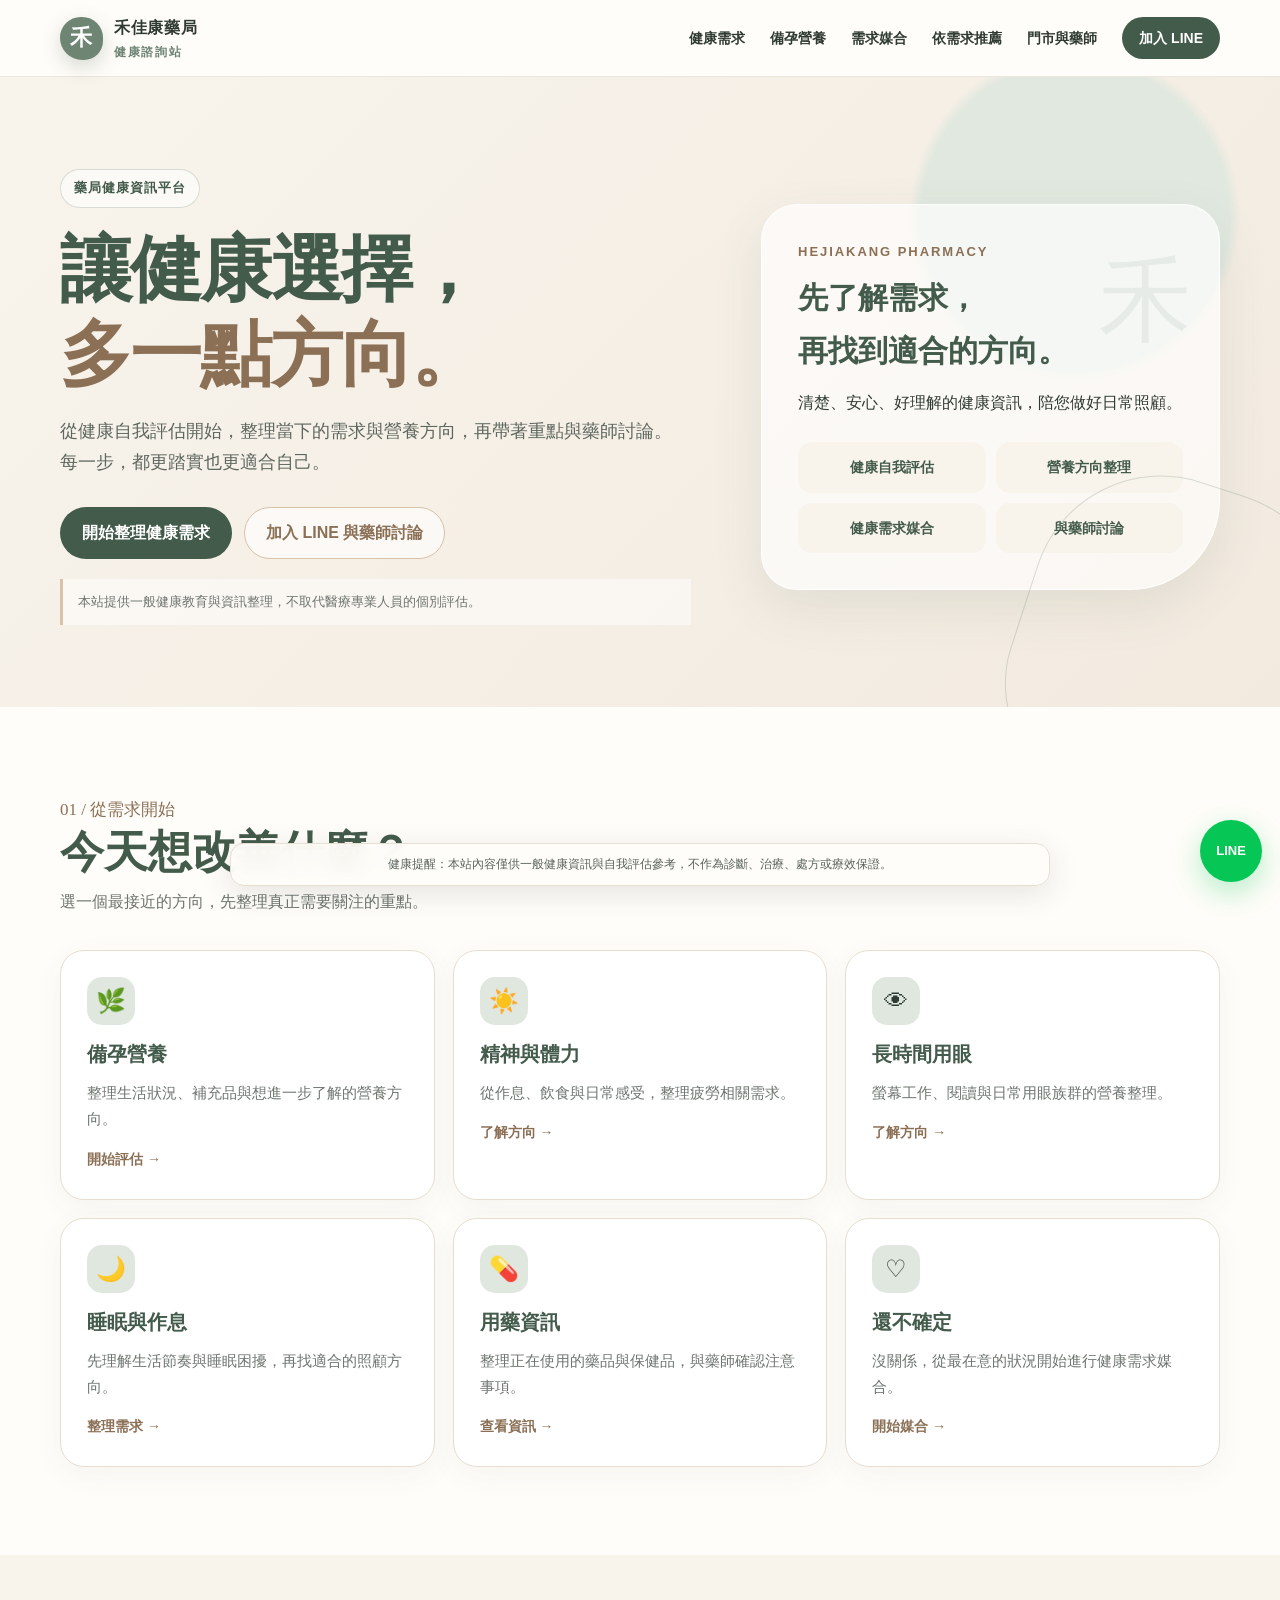
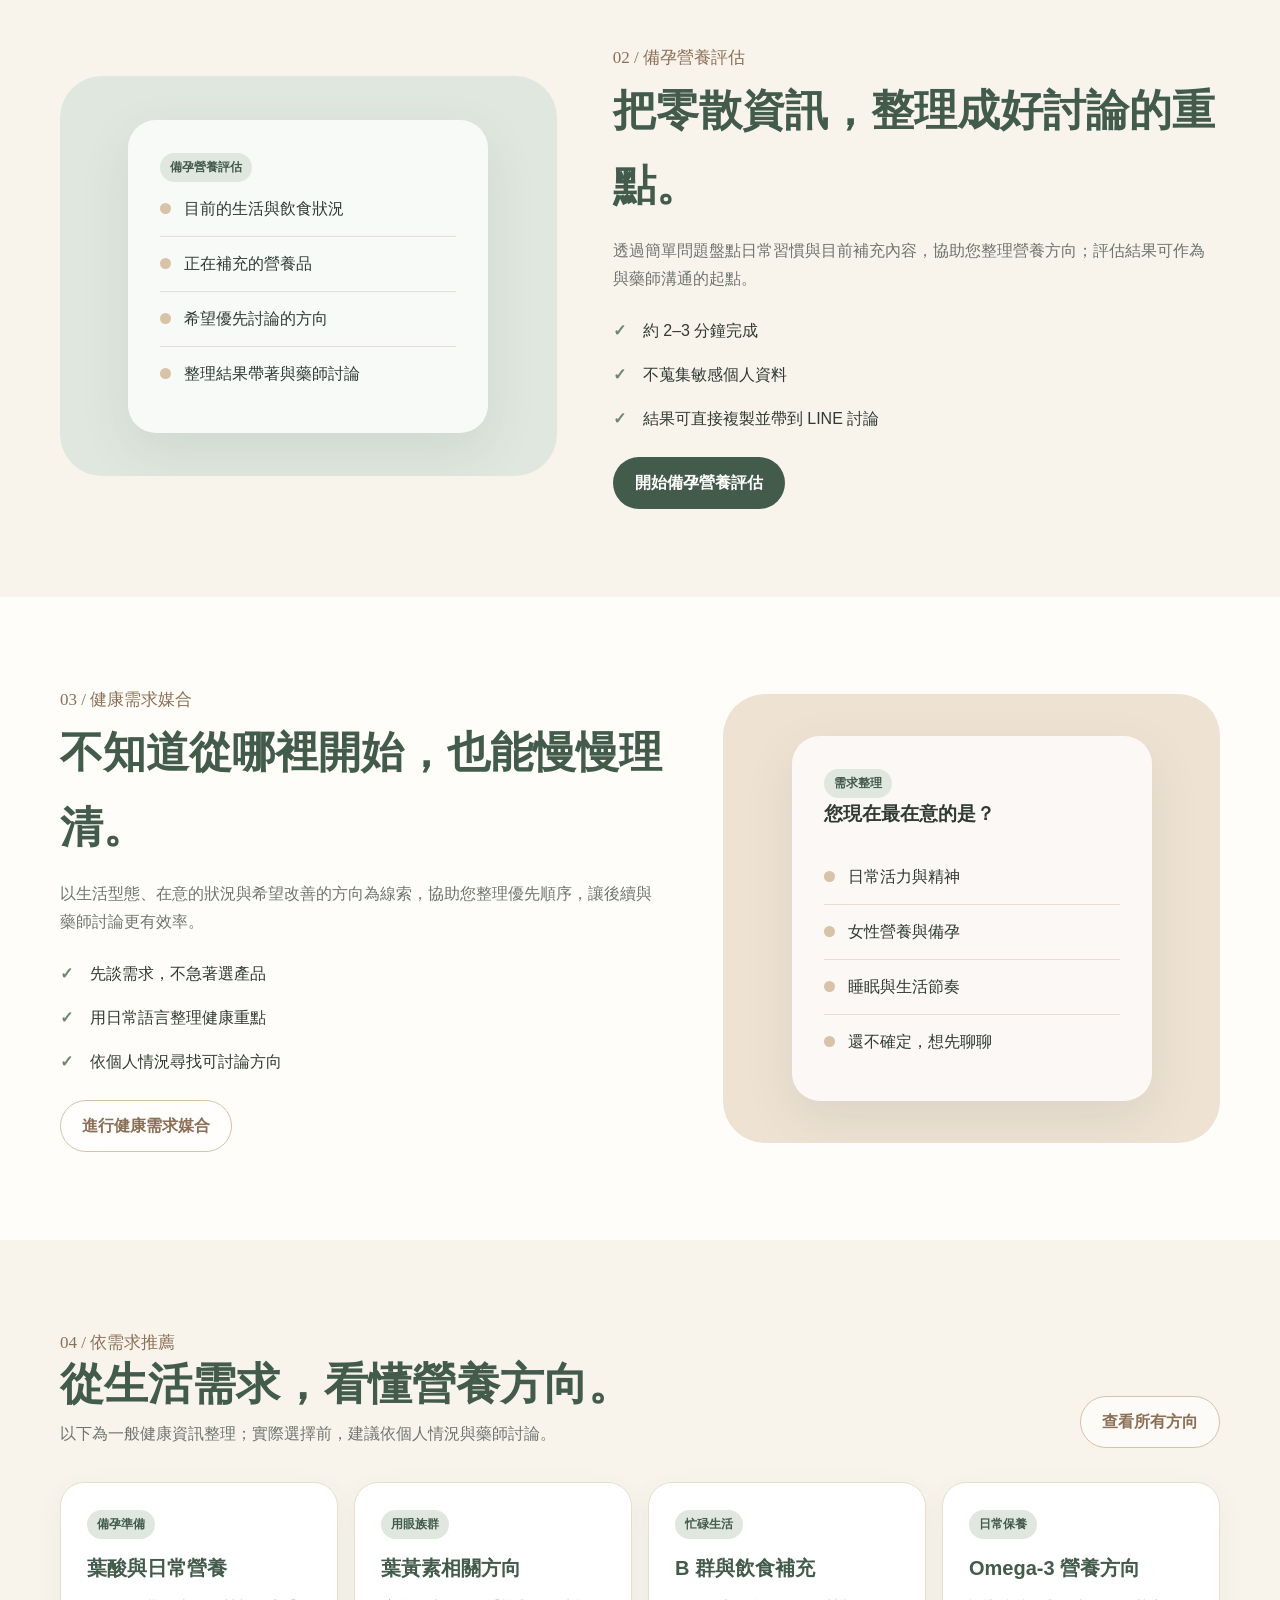
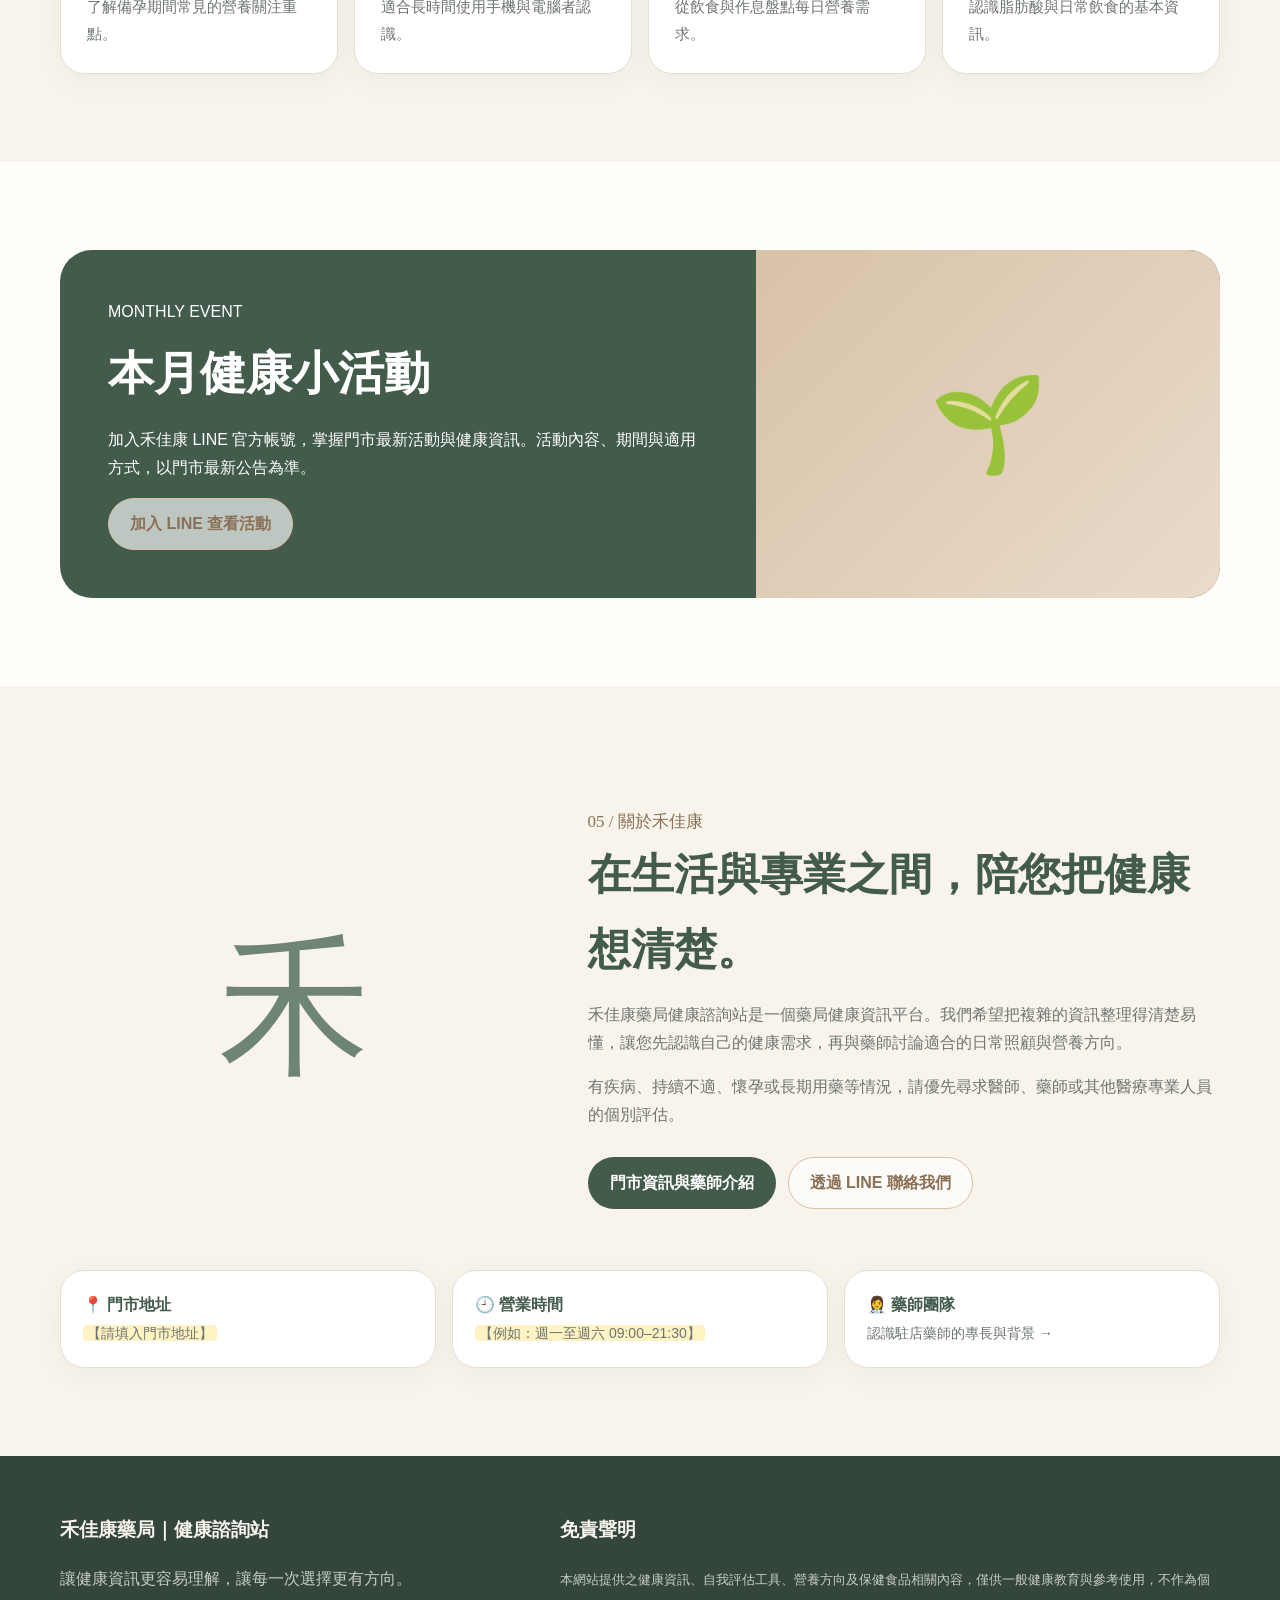
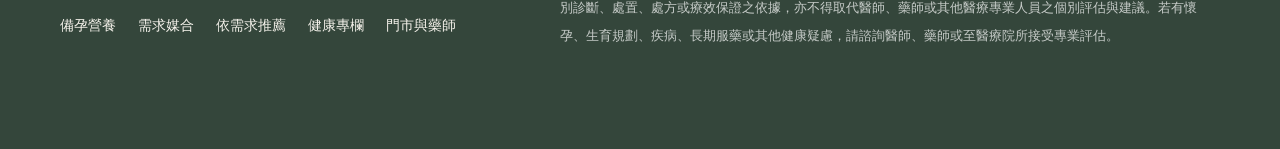
==== index.html @ 3bb24009 "feat: add store info and pharmacist team page Co-Authored-By: Claude Opus 5.5 <noreply@anthropic.com" ====
<!doctype html>
<html lang="zh-Hant">
<head>
  <meta charset="utf-8">
  <meta name="viewport" content="width=device-width, initial-scale=1">
  <meta name="description" content="禾佳康藥局健康諮詢站，提供健康自我評估、健康需求媒合與營養方向整理，協助您與藥師討論適合的日常健康方向。">
  <meta name="theme-color" content="#435b4b">
  <title>禾佳康藥局｜健康諮詢站</title>
  <link rel="stylesheet" href="./assets/css/style.css?v=20261114-1">
  <script src="./assets/js/main.js?v=20261114-1" defer></script>
</head>
<body>
  <a class="skip-link" href="#main">跳至主要內容</a>
  <header>
    <div class="wrap nav">
      <a class="brand" href="./index.html" aria-label="禾佳康藥局健康諮詢站首頁">
        <span class="logo" aria-hidden="true">禾</span>
        <span>禾佳康藥局<small>健康諮詢站</small></span>
      </a>
      <button class="menu-toggle" type="button" aria-expanded="false" aria-controls="site-nav" aria-label="開啟選單">☰</button>
      <nav class="navlinks" id="site-nav" aria-label="主要選單">
        <a href="#needs">健康需求</a>
        <a href="./fertility.html">備孕營養</a>
        <a href="./matching.html">需求媒合</a>
        <a href="./products.html">依需求推薦</a>
        <a href="./store.html">門市與藥師</a>
        <a class="navbtn" href="https://lin.ee/Olm3eqO" target="_blank" rel="noopener">加入 LINE</a>
      </nav>
    </div>
  </header>

  <main id="main">
    <section class="hero">
      <div class="wrap hero-grid">
        <div>
          <div class="eyebrow">藥局健康資訊平台</div>
          <h1>讓健康選擇，<br><span>多一點方向。</span></h1>
          <p class="lead">從健康自我評估開始，整理當下的需求與營養方向，再帶著重點與藥師討論。每一步，都更踏實也更適合自己。</p>
          <div class="cta">
            <a class="btn btn-line" href="#needs">開始整理健康需求</a>
            <a class="btn btn-soft" href="https://lin.ee/Olm3eqO" target="_blank" rel="noopener">加入 LINE 與藥師討論</a>
          </div>
          <div class="notice">本站提供一般健康教育與資訊整理，不取代醫療專業人員的個別評估。</div>
        </div>
        <aside class="hero-card" aria-label="健康諮詢站特色">
          <div class="kicker">HEJIAKANG PHARMACY</div>
          <h2>先了解需求，<br>再找到適合的方向。</h2>
          <p>清楚、安心、好理解的健康資訊，陪您做好日常照顧。</p>
          <div class="mini-grid">
            <div class="mini">健康自我評估</div>
            <div class="mini">營養方向整理</div>
            <div class="mini">健康需求媒合</div>
            <div class="mini">與藥師討論</div>
          </div>
        </aside>
      </div>
    </section>

    <section id="needs">
      <div class="wrap">
        <div class="section-head">
          <div><span class="section-index">01 / 從需求開始</span><h2>今天想改善什麼？</h2><p>選一個最接近的方向，先整理真正需要關注的重點。</p></div>
        </div>
        <div class="grid">
          <a class="card" href="./fertility.html"><div class="icon" aria-hidden="true">🌿</div><h3>備孕營養</h3><p>整理生活狀況、補充品與想進一步了解的營養方向。</p><span class="link-hint">開始評估 →</span></a>
          <a class="card" href="./supplements.html"><div class="icon" aria-hidden="true">☀️</div><h3>精神與體力</h3><p>從作息、飲食與日常感受，整理疲勞相關需求。</p><span class="link-hint">了解方向 →</span></a>
          <a class="card" href="./products.html"><div class="icon" aria-hidden="true">👁</div><h3>長時間用眼</h3><p>螢幕工作、閱讀與日常用眼族群的營養整理。</p><span class="link-hint">了解方向 →</span></a>
          <a class="card" href="./supplements.html"><div class="icon" aria-hidden="true">🌙</div><h3>睡眠與作息</h3><p>先理解生活節奏與睡眠困擾，再找適合的照顧方向。</p><span class="link-hint">整理需求 →</span></a>
          <a class="card" href="./medication.html"><div class="icon" aria-hidden="true">💊</div><h3>用藥資訊</h3><p>整理正在使用的藥品與保健品，與藥師確認注意事項。</p><span class="link-hint">查看資訊 →</span></a>
          <a class="card" href="./matching.html"><div class="icon" aria-hidden="true">♡</div><h3>還不確定</h3><p>沒關係，從最在意的狀況開始進行健康需求媒合。</p><span class="link-hint">開始媒合 →</span></a>
        </div>
      </div>
    </section>

    <section class="alt" id="fertility">
      <div class="wrap feature">
        <div class="feature-panel">
          <div class="visual"><span class="badge">備孕營養評估</span><div class="visual-row"><span class="dot"></span>目前的生活與飲食狀況</div><div class="visual-row"><span class="dot"></span>正在補充的營養品</div><div class="visual-row"><span class="dot"></span>希望優先討論的方向</div><div class="visual-row"><span class="dot"></span>整理結果帶著與藥師討論</div></div>
        </div>
        <div class="feature-copy"><span class="section-index">02 / 備孕營養評估</span><h2>把零散資訊，整理成好討論的重點。</h2><p>透過簡單問題盤點日常習慣與目前補充內容，協助您整理營養方向；評估結果可作為與藥師溝通的起點。</p><ul class="checks"><li>約 2–3 分鐘完成</li><li>不蒐集敏感個人資料</li><li>結果可直接複製並帶到 LINE 討論</li></ul><a class="btn btn-line" href="./fertility.html">開始備孕營養評估</a></div>
      </div>
    </section>

    <section id="matching">
      <div class="wrap feature reverse">
        <div class="feature-copy"><span class="section-index">03 / 健康需求媒合</span><h2>不知道從哪裡開始，也能慢慢理清。</h2><p>以生活型態、在意的狀況與希望改善的方向為線索，協助您整理優先順序，讓後續與藥師討論更有效率。</p><ul class="checks"><li>先談需求，不急著選產品</li><li>用日常語言整理健康重點</li><li>依個人情況尋找可討論方向</li></ul><a class="btn btn-soft" href="./matching.html">進行健康需求媒合</a></div>
        <div class="feature-panel tea"><div class="visual"><span class="badge">需求整理</span><h3>您現在最在意的是？</h3><div class="visual-row"><span class="dot"></span>日常活力與精神</div><div class="visual-row"><span class="dot"></span>女性營養與備孕</div><div class="visual-row"><span class="dot"></span>睡眠與生活節奏</div><div class="visual-row"><span class="dot"></span>還不確定，想先聊聊</div></div></div>
      </div>
    </section>

    <section class="alt" id="recommend">
      <div class="wrap">
        <div class="section-head"><div><span class="section-index">04 / 依需求推薦</span><h2>從生活需求，看懂營養方向。</h2><p>以下為一般健康資訊整理；實際選擇前，建議依個人情況與藥師討論。</p></div><a class="btn btn-soft" href="./products.html">查看所有方向</a></div>
        <div class="product-grid">
          <a class="card" href="./products.html"><span class="badge">備孕準備</span><h3>葉酸與日常營養</h3><p>了解備孕期間常見的營養關注重點。</p></a>
          <a class="card" href="./products.html"><span class="badge">用眼族群</span><h3>葉黃素相關方向</h3><p>適合長時間使用手機與電腦者認識。</p></a>
          <a class="card" href="./products.html"><span class="badge">忙碌生活</span><h3>B 群與飲食補充</h3><p>從飲食與作息盤點每日營養需求。</p></a>
          <a class="card" href="./products.html"><span class="badge">日常保養</span><h3>Omega-3 營養方向</h3><p>認識脂肪酸與日常飲食的基本資訊。</p></a>
        </div>
      </div>
    </section>

    <section id="event">
      <div class="wrap event">
        <div class="event-copy"><div class="kicker">MONTHLY EVENT</div><h2>本月健康小活動</h2><p>加入禾佳康 LINE 官方帳號，掌握門市最新活動與健康資訊。活動內容、期間與適用方式，以門市最新公告為準。</p><a class="btn btn-soft" href="https://lin.ee/Olm3eqO" target="_blank" rel="noopener">加入 LINE 查看活動</a></div>
        <div class="event-art" aria-hidden="true">🌱</div>
      </div>
    </section>

    <section class="alt" id="about">
      <div class="wrap about">
        <div class="about-mark" aria-hidden="true">禾</div>
        <div class="feature-copy"><span class="section-index">05 / 關於禾佳康</span><h2>在生活與專業之間，陪您把健康想清楚。</h2><p>禾佳康藥局健康諮詢站是一個藥局健康資訊平台。我們希望把複雜的資訊整理得清楚易懂，讓您先認識自己的健康需求，再與藥師討論適合的日常照顧與營養方向。</p><p>有疾病、持續不適、懷孕或長期用藥等情況，請優先尋求醫師、藥師或其他醫療專業人員的個別評估。</p><div class="cta"><a class="btn btn-line" href="./store.html">門市資訊與藥師介紹</a><a class="btn btn-soft" href="https://lin.ee/Olm3eqO" target="_blank" rel="noopener">透過 LINE 聯絡我們</a></div></div>
      </div>
      <div class="wrap store-strip">
        <a class="card" href="./store.html#store"><strong>📍 門市地址</strong><span class="todo">【請填入門市地址】</span></a>
        <a class="card" href="./store.html#store"><strong>🕘 營業時間</strong><span class="todo">【例如：週一至週六 09:00–21:30】</span></a>
        <a class="card" href="./store.html#pharmacists"><strong>👩‍⚕️ 藥師團隊</strong><span>認識駐店藥師的專長與背景 →</span></a>
      </div>
    </section>
  </main>

  <footer class="footer">
    <div class="wrap footer-grid">
      <div><h3>禾佳康藥局｜健康諮詢站</h3><p>讓健康資訊更容易理解，讓每一次選擇更有方向。</p><div class="footer-links"><a href="./fertility.html">備孕營養</a><a href="./matching.html">需求媒合</a><a href="./products.html">依需求推薦</a><a href="./articles.html">健康專欄</a><a href="./store.html">門市與藥師</a></div></div>
      <div><h3>免責聲明</h3><small>本網站提供之健康資訊、自我評估工具、營養方向及保健食品相關內容，僅供一般健康教育與參考使用，不作為個別診斷、處置、處方或療效保證之依據，亦不得取代醫師、藥師或其他醫療專業人員之個別評估與建議。若有懷孕、生育規劃、疾病、長期服藥或其他健康疑慮，請諮詢醫師、藥師或至醫療院所接受專業評估。</small></div>
    </div>
  </footer>

  <div class="fixed-disclaimer" role="note">健康提醒：本站內容僅供一般健康資訊與自我評估參考，不作為診斷、治療、處方或療效保證。</div>
  <a class="floating" href="https://lin.ee/Olm3eqO" target="_blank" rel="noopener" aria-label="加入禾佳康 LINE 官方帳號">LINE</a>
</body>
</html>
---- assets/css/style.css ----
:root {
  --cream: #f8f4ec;
  --paper: #fffdf9;
  --tea: #d8c2a8;
  --tea-dark: #8b7056;
  --green: #6f8574;
  --green-dark: #435b4b;
  --green-soft: #dfe7df;
  --ink: #2f3a32;
  --muted: #6e756f;
  --line: #e7ded2;
  --white: #fff;
  --shadow: 0 18px 50px rgba(67, 91, 75, .10);
  --radius: 24px;
  --content: 1160px;
}

* { box-sizing: border-box; }
html { scroll-behavior: smooth; }
body {
  margin: 0;
  color: var(--ink);
  background: var(--paper);
  font-family: "Noto Sans TC", "PingFang TC", "Microsoft JhengHei", sans-serif;
  line-height: 1.75;
}
a { color: inherit; text-decoration: none; }
a:focus-visible, button:focus-visible { outline: 3px solid rgba(67, 91, 75, .34); outline-offset: 3px; }
button, input { font: inherit; }
.wrap { width: min(calc(100% - 40px), var(--content)); margin-inline: auto; }
.skip-link { position: fixed; top: -60px; left: 16px; z-index: 100; padding: 10px 16px; background: var(--green-dark); color: white; border-radius: 8px; }
.skip-link:focus { top: 12px; }

header { position: sticky; top: 0; z-index: 50; background: rgba(255,253,249,.93); border-bottom: 1px solid rgba(231,222,210,.75); backdrop-filter: blur(14px); }
.nav { min-height: 76px; display: flex; align-items: center; justify-content: space-between; gap: 24px; }
.brand { display: flex; align-items: center; gap: 11px; font-weight: 800; letter-spacing: .04em; }
.brand small { display: block; color: var(--green); font-size: 12px; font-weight: 600; letter-spacing: .14em; }
.logo { width: 43px; height: 43px; display: grid; place-items: center; flex: 0 0 auto; border-radius: 50% 50% 46% 54%; color: white; background: var(--green); font-family: serif; font-size: 22px; box-shadow: 0 7px 20px rgba(67,91,75,.22); }
.navlinks { display: flex; align-items: center; gap: 25px; font-size: 14px; font-weight: 650; }
.navlinks a:not(.navbtn):hover, .navlinks a[aria-current="page"] { color: var(--green); }
.navbtn, .btn-line { background: var(--green-dark); color: white; }
.navbtn { padding: 9px 17px; border-radius: 999px; }
.menu-toggle { display: none; width: 44px; height: 44px; border: 0; border-radius: 50%; background: var(--green-soft); color: var(--green-dark); font-size: 21px; cursor: pointer; }

.hero { position: relative; overflow: hidden; padding: 92px 0 82px; background: radial-gradient(circle at 84% 22%, #e1e8df 0 13%, transparent 14%), linear-gradient(135deg, var(--cream), #f2eadf); }
.hero::after { content: ""; position: absolute; right: -70px; bottom: -110px; width: 330px; height: 330px; border: 1px solid rgba(111,133,116,.26); border-radius: 45% 55% 60% 40%; transform: rotate(18deg); }
.hero-grid { display: grid; grid-template-columns: 1.1fr .8fr; align-items: center; gap: 70px; }
.eyebrow, .tag { display: inline-flex; align-items: center; gap: 8px; padding: 7px 13px; border: 1px solid rgba(111,133,116,.25); border-radius: 999px; color: var(--green-dark); background: rgba(255,255,255,.58); font-size: 13px; font-weight: 750; letter-spacing: .08em; }
h1, h2, h3, p { margin-top: 0; }
h1 { max-width: 700px; margin: 20px 0 18px; font-family: "Noto Serif TC", "PMingLiU", serif; font-size: clamp(42px, 6vw, 72px); line-height: 1.18; letter-spacing: -.025em; color: var(--green-dark); }
h1 span { color: var(--tea-dark); }
.lead { max-width: 620px; color: #5e675f; font-size: 18px; }
.cta { display: flex; flex-wrap: wrap; gap: 12px; margin-top: 28px; }
.btn { min-height: 48px; display: inline-flex; align-items: center; justify-content: center; gap: 8px; padding: 11px 21px; border: 1px solid transparent; border-radius: 999px; font-weight: 750; transition: transform .2s, box-shadow .2s; cursor: pointer; }
.btn:hover { transform: translateY(-2px); box-shadow: 0 10px 24px rgba(67,91,75,.14); }
.btn-soft { border-color: var(--tea); color: var(--tea-dark); background: rgba(255,255,255,.65); }
.hero-card { position: relative; padding: 36px; border: 1px solid rgba(255,255,255,.8); border-radius: 36px 36px 90px 36px; background: rgba(255,255,255,.64); box-shadow: var(--shadow); }
.hero-card::before { content: "禾"; position: absolute; right: 28px; top: 16px; color: rgba(111,133,116,.1); font-family: serif; font-size: 92px; }
.hero-card .kicker { color: var(--tea-dark); font-size: 13px; font-weight: 800; letter-spacing: .15em; }
.hero-card h2 { margin: 8px 0 12px; color: var(--green-dark); font-family: serif; font-size: 30px; }
.mini-grid { display: grid; grid-template-columns: repeat(2, 1fr); gap: 10px; margin-top: 25px; }
.mini { padding: 13px; border-radius: 14px; background: var(--cream); color: var(--green-dark); text-align: center; font-size: 14px; font-weight: 700; }

section { padding: 88px 0; scroll-margin-top: 70px; }
.alt { background: var(--cream); }
.section-head { display: flex; justify-content: space-between; align-items: end; gap: 30px; margin-bottom: 34px; }
.title { margin-bottom: 32px; text-align: center; }
.section-head h2, .title h2 { margin-bottom: 8px; color: var(--green-dark); font-family: serif; font-size: clamp(30px, 4vw, 44px); line-height: 1.25; }
.section-head p, .title p { margin-bottom: 0; color: var(--muted); }
.section-index { color: var(--tea-dark); font-family: serif; font-size: 17px; }
.grid { display: grid; grid-template-columns: repeat(3, 1fr); gap: 18px; }
.card { display: block; padding: 26px; border: 1px solid var(--line); border-radius: var(--radius); background: var(--white); box-shadow: 0 8px 28px rgba(67,91,75,.055); transition: transform .2s, border-color .2s; }
a.card:hover { transform: translateY(-4px); border-color: var(--tea); }
.card h3 { margin: 12px 0 8px; color: var(--green-dark); font-size: 20px; }
.card p { margin-bottom: 0; color: var(--muted); font-size: 15px; }
.icon { width: 48px; height: 48px; display: grid; place-items: center; border-radius: 15px; background: var(--green-soft); font-size: 24px; }
.link-hint { display: inline-block; margin-top: 14px; color: var(--tea-dark); font-size: 14px; font-weight: 750; }

.feature { display: grid; grid-template-columns: .9fr 1.1fr; gap: 56px; align-items: center; }
.feature.reverse { grid-template-columns: 1.1fr .9fr; }
.feature-panel { min-height: 400px; display: grid; place-items: center; padding: 42px; overflow: hidden; border-radius: 42px; background: var(--green-soft); }
.feature-panel.tea { background: #eee2d3; }
.visual { width: min(100%, 360px); padding: 32px; border-radius: 28px; background: rgba(255,255,255,.78); box-shadow: var(--shadow); }
.visual-row { display: flex; align-items: center; gap: 13px; padding: 13px 0; border-bottom: 1px solid var(--line); }
.visual-row:last-child { border: 0; }
.dot { width: 11px; height: 11px; border-radius: 50%; background: var(--tea); }
.feature-copy h2 { margin-bottom: 14px; color: var(--green-dark); font-family: serif; font-size: clamp(30px, 4vw, 43px); }
.feature-copy > p { color: var(--muted); }
.checks { padding: 0; list-style: none; }
.checks li { position: relative; padding: 8px 0 8px 30px; }
.checks li::before { content: "✓"; position: absolute; left: 0; color: var(--green); font-weight: 900; }

.product-grid { display: grid; grid-template-columns: repeat(4, 1fr); gap: 16px; }
.badge { display: inline-block; padding: 4px 10px; border-radius: 999px; background: var(--green-soft); color: var(--green-dark); font-size: 12px; font-weight: 750; }
.event { display: grid; grid-template-columns: 1.2fr .8fr; overflow: hidden; border-radius: 32px; background: var(--green-dark); color: white; }
.event-copy { padding: 48px; }
.event-copy h2 { margin: 8px 0 12px; font-family: serif; font-size: clamp(30px, 4vw, 46px); }
.event-art { min-height: 300px; display: grid; place-items: center; background: linear-gradient(135deg, var(--tea), #eadbca); color: var(--green-dark); font-size: 94px; }
.about { display: grid; grid-template-columns: .85fr 1.15fr; gap: 60px; align-items: center; }
.about-mark { aspect-ratio: 1; display: grid; place-items: center; border-radius: 50% 50% 42% 58%; background: var(--cream); color: var(--green); font-family: serif; font-size: clamp(80px, 14vw, 150px); }

.fixed-disclaimer { position: fixed; left: 50%; bottom: 14px; z-index: 45; width: min(calc(100% - 110px), 820px); transform: translateX(-50%); padding: 10px 18px; border: 1px solid var(--line); border-radius: 14px; color: #59625b; background: rgba(255,253,249,.94); box-shadow: 0 8px 30px rgba(47,58,50,.12); backdrop-filter: blur(10px); font-size: 12px; text-align: center; }
.floating { position: fixed; right: 18px; bottom: 18px; z-index: 46; width: 62px; height: 62px; display: grid; place-items: center; border-radius: 50%; background: #06c755; color: white; box-shadow: 0 10px 30px rgba(6,199,85,.3); font-weight: 850; font-size: 13px; }
.floating:hover { transform: translateY(-2px); box-shadow: 0 13px 34px rgba(6,199,85,.38); }
.footer { padding: 58px 0 100px; background: #34463b; color: #f7f4ed; }
.footer-grid { display: grid; grid-template-columns: .8fr 1.2fr; gap: 60px; }
.footer p, .footer small { color: rgba(255,255,255,.72); }
.footer-links { display: flex; flex-wrap: wrap; gap: 14px 22px; margin-top: 20px; font-size: 14px; }

.page-hero { padding: 72px 0; background: var(--cream); }
.page-hero h1 { font-size: clamp(36px, 5vw, 58px); }
.coming { max-width: 700px; margin: auto; padding: 55px 30px; border: 1px solid var(--line); border-radius: var(--radius); text-align: center; background: white; }
.coming .emoji { font-size: 56px; }
.app { max-width: 780px; margin: auto; overflow: hidden; border: 1px solid var(--line); border-radius: var(--radius); background: white; box-shadow: var(--shadow); }
.app-head, .app-body { padding: 24px 30px; }
.app-head { border-bottom: 1px solid var(--line); background: #fffefa; }
.app-step { display: flex; align-items: baseline; justify-content: space-between; gap: 16px; }
.app-step span { color: var(--muted); font-size: 13px; }
.progress { height: 8px; margin-top: 12px; overflow: hidden; border-radius: 999px; background: var(--green-soft); }
.bar { width: 0; height: 100%; background: var(--green); transition: width .25s; }
.question-eyebrow, .result-kicker { color: var(--tea-dark); font-size: 13px; font-weight: 800; letter-spacing: .09em; }
.question-help { margin-bottom: 18px; color: var(--muted); font-size: 14px; }
.quiz-options { display: grid; gap: 10px; margin: 20px 0; }
.quiz-option { position: relative; min-height: 54px; padding: 14px 46px 14px 16px; border: 1px solid var(--line); border-radius: 13px; background: white; color: var(--ink); text-align: left; cursor: pointer; }
.quiz-option::after { content: ""; position: absolute; right: 17px; top: 50%; width: 17px; height: 17px; transform: translateY(-50%); border: 2px solid #c8d1ca; border-radius: 50%; }
.quiz-option:hover, .quiz-option.selected { border-color: var(--green); background: var(--green-soft); }
.quiz-option.selected::after { border: 5px solid var(--green); background: white; }
.quiz-nav { display: flex; align-items: center; justify-content: space-between; gap: 12px; margin-top: 24px; }
.quiz-nav .btn { min-width: 120px; }
.validation-message { min-height: 24px; margin: -8px 0 0; color: #9a5148; font-size: 13px; }
.result-area { display: none; }
.result-area.show { display: block; }
.result-intro { color: var(--muted); }
.result-priorities { display: grid; gap: 12px; margin: 22px 0; }
.priority-card { padding: 17px 18px; border: 1px solid var(--line); border-radius: 16px; background: var(--cream); }
.priority-card strong { display: block; margin-bottom: 3px; color: var(--green-dark); }
.priority-card p { margin: 0; color: var(--muted); font-size: 14px; }
.answer-details { margin-top: 20px; border: 1px solid var(--line); border-radius: 16px; background: white; }
.answer-details summary { padding: 15px 18px; color: var(--green-dark); font-weight: 750; cursor: pointer; }
.answer-details .summary { margin: 0 16px 16px; }
.summary { padding: 18px; border-radius: 14px; background: var(--cream); white-space: pre-line; }
.result-actions { align-items: center; }
.text-button { min-height: 44px; padding: 8px 10px; border: 0; color: var(--green-dark); background: transparent; font-weight: 750; text-decoration: underline; text-underline-offset: 4px; cursor: pointer; }
.copy-status { min-height: 24px; margin: 8px 0 0; color: var(--green-dark); font-size: 14px; font-weight: 700; }
.notice { margin-top: 20px; padding: 12px 15px; border-left: 3px solid var(--tea); background: rgba(255,255,255,.5); color: var(--muted); font-size: 13px; }

/* 門市與藥師 */
.todo { padding: 0 4px; border-radius: 4px; background: #fff3c4; color: #7a5b12; }
.store-grid { display: grid; grid-template-columns: 1fr 1fr; gap: 22px; align-items: start; }
.store-side { display: grid; gap: 18px; }
.info-list { display: grid; gap: 14px; margin: 0 0 24px; }
.info-list > div { display: grid; grid-template-columns: 92px 1fr; gap: 10px; padding-bottom: 14px; border-bottom: 1px solid var(--line); }
.info-list dt { display: flex; gap: 6px; color: var(--green-dark); font-weight: 750; }
.info-list dd { margin: 0; }
.text-link { color: var(--green-dark); font-weight: 700; text-decoration: underline; text-underline-offset: 4px; }
.info-title { margin: 0 0 10px; color: var(--green-dark); }
.hours { width: 100%; border-collapse: collapse; font-size: 15px; }
.hours th, .hours td { padding: 8px 12px; border-bottom: 1px solid var(--line); text-align: left; }
.hours th { width: 40%; color: var(--muted); font-weight: 650; }
.hours tr.today { background: var(--green-soft); }
.hours tr.today th { color: var(--green-dark); font-weight: 800; }
.hours tr.today th::after { content: "今天"; margin-left: 8px; padding: 1px 8px; border-radius: 999px; background: var(--green-dark); color: white; font-size: 11px; }
.hours-note { margin: 12px 0 0; color: var(--muted); font-size: 14px; }
.map-frame { overflow: hidden; aspect-ratio: 4 / 3; border: 1px solid var(--line); border-radius: var(--radius); background: var(--cream); }
.map-frame iframe { width: 100%; height: 100%; border: 0; display: block; }
.transport h3 { margin-top: 0; }
.transport .checks { margin: 0; }
.pharmacist-grid { display: grid; grid-template-columns: repeat(2, 1fr); gap: 20px; }
.pharmacist-head { display: flex; gap: 18px; align-items: center; margin-bottom: 18px; }
.pharmacist-head h3 { margin: 6px 0 2px; }
.avatar { width: 92px; height: 92px; flex: 0 0 auto; display: grid; place-items: center; overflow: hidden; border-radius: 50% 50% 44% 56%; background: var(--green-soft); color: var(--green-dark); font-family: serif; font-size: 34px; }
.avatar.tea { background: #eee2d3; color: var(--tea-dark); }
.avatar img { width: 100%; height: 100%; object-fit: cover; }
.license { margin: 0; color: var(--muted); font-size: 13px; }
.pharmacist-meta { display: grid; gap: 10px; margin: 0; }
.pharmacist-meta > div { display: grid; grid-template-columns: 84px 1fr; gap: 10px; font-size: 15px; }
.pharmacist-meta dt { color: var(--tea-dark); font-weight: 750; }
.pharmacist-meta dd { margin: 0; }
.quote { margin: 18px 0 0; padding: 14px 16px; border-radius: 14px; background: var(--cream); color: var(--green-dark); font-size: 15px; }
.store-strip { display: grid; grid-template-columns: repeat(3, 1fr); gap: 16px; margin-top: 28px; }
.store-strip .card { padding: 20px 22px; }
.store-strip strong { display: block; color: var(--green-dark); }
.store-strip span { color: var(--muted); font-size: 14px; }
.footer-store { font-size: 14px; }

@media (max-width: 900px) {
  .menu-toggle { display: grid; place-items: center; }
  .menu-toggle + .navlinks { position: absolute; top: 76px; left: 20px; right: 20px; display: none; align-items: stretch; padding: 18px; border: 1px solid var(--line); border-radius: 18px; background: var(--paper); box-shadow: var(--shadow); }
  .menu-toggle + .navlinks.open { display: grid; }
  .menu-toggle + .navlinks .navbtn { text-align: center; }
  .navlinks a { padding: 7px; }
  .hero-grid, .feature, .feature.reverse, .about { grid-template-columns: 1fr; }
  .hero { padding-top: 66px; }
  .hero-card { max-width: 570px; }
  .grid { grid-template-columns: repeat(2, 1fr); }
  .product-grid { grid-template-columns: repeat(2, 1fr); }
  .event { grid-template-columns: 1fr; }
  .event-art { min-height: 190px; }
  .store-grid, .pharmacist-grid { grid-template-columns: 1fr; }
  .store-strip { grid-template-columns: 1fr; }
}

@media (max-width: 620px) {
  .wrap { width: min(calc(100% - 28px), var(--content)); }
  section { padding: 64px 0; }
  h1 { font-size: 40px; }
  .lead { font-size: 16px; }
  .hero-grid { gap: 42px; }
  .nav { min-height: 70px; }
  .menu-toggle + .navlinks { top: 70px; left: 14px; right: 14px; }
  .brand { font-size: 15px; }
  .brand small { font-size: 11px; }
  .logo { width: 40px; height: 40px; }
  .hero-card { padding: 26px; border-radius: 26px 26px 68px 26px; }
  .grid, .product-grid { grid-template-columns: 1fr; }
  .section-head { display: block; }
  .feature-panel { min-height: 310px; padding: 22px; border-radius: 28px; }
  .event-copy { padding: 32px 25px; }
  .footer-grid { grid-template-columns: 1fr; gap: 28px; }
  .fixed-disclaimer { display: none; }
  .floating { right: 12px; bottom: 12px; width: 58px; height: 58px; }
  .footer { padding-bottom: 92px; }
  .app-head, .app-body { padding: 22px 18px; }
  .quiz-option { min-height: 50px; }
  .info-list > div, .pharmacist-meta > div { grid-template-columns: 1fr; gap: 2px; }
  .pharmacist-head { align-items: flex-start; }
  .avatar { width: 72px; height: 72px; font-size: 28px; }
}

@media (prefers-reduced-motion: reduce) {
  html { scroll-behavior: auto; }
  *, *::before, *::after { transition: none !important; }
}
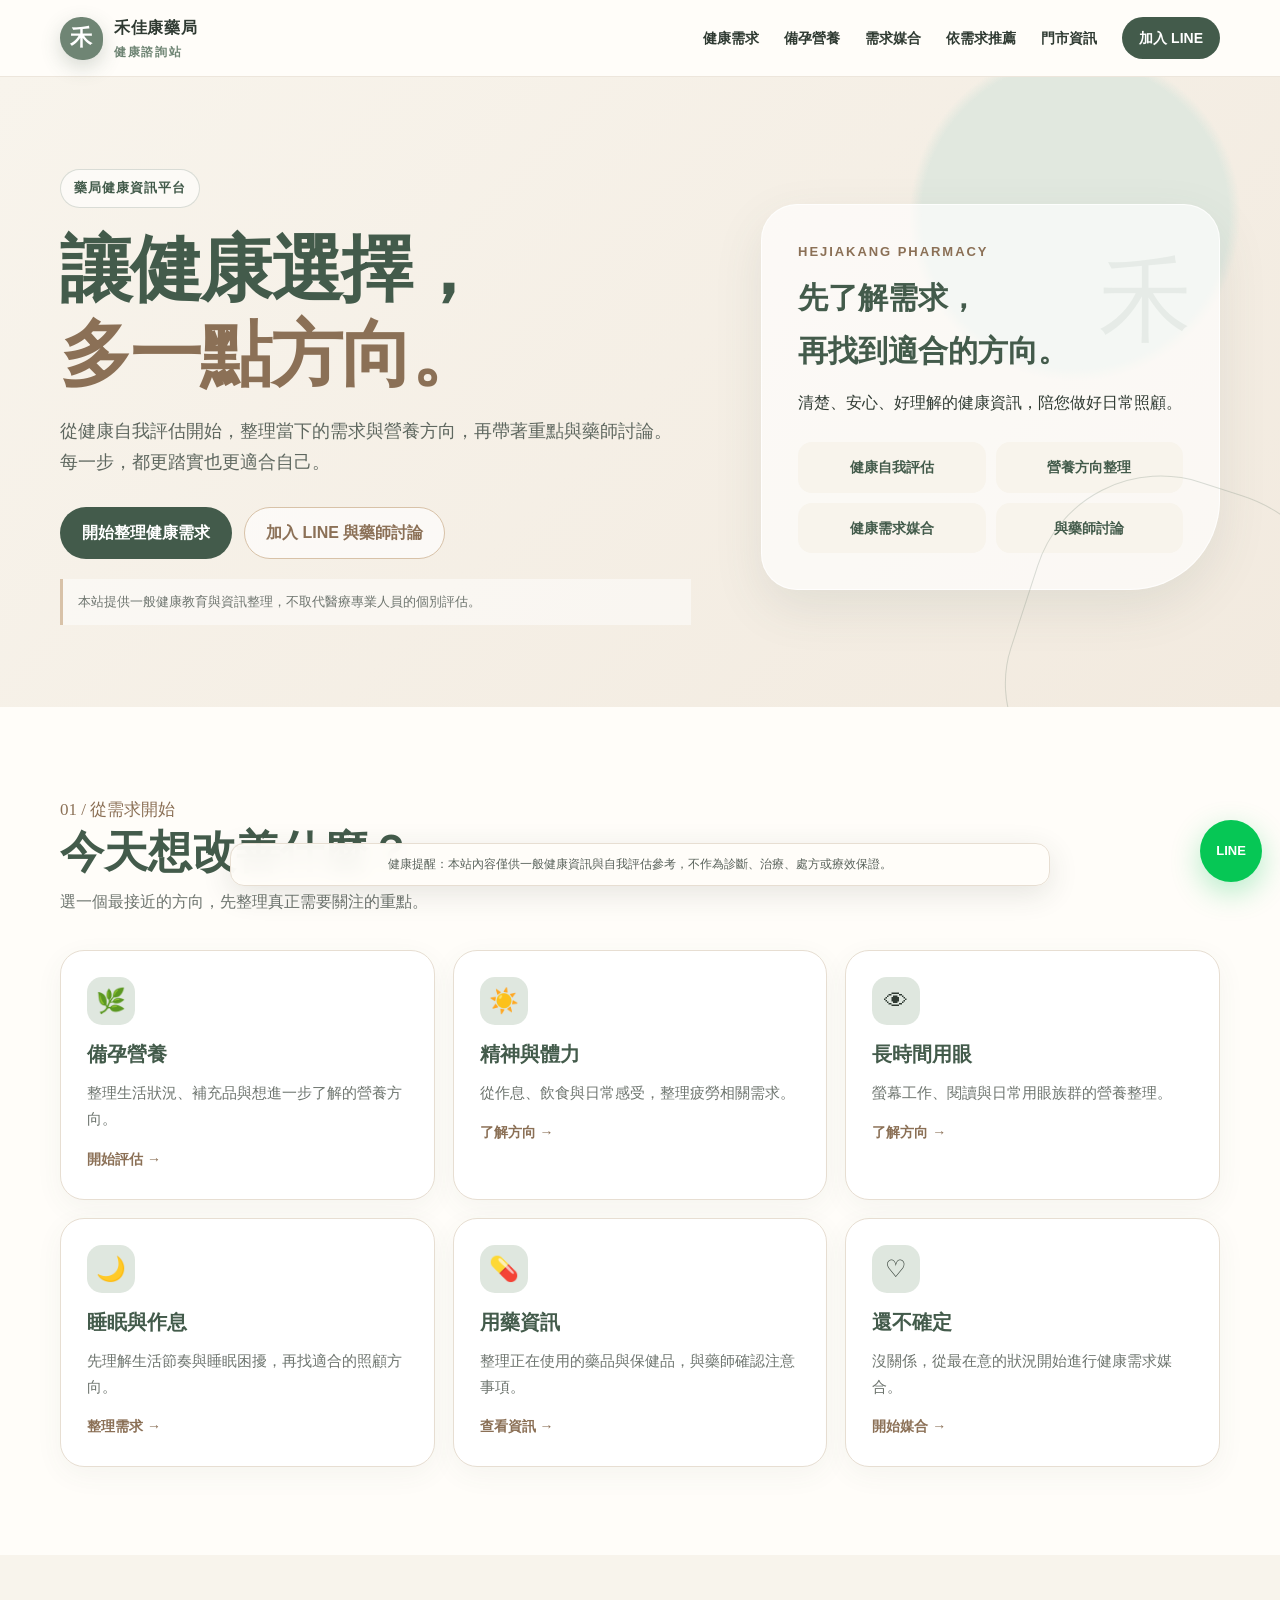
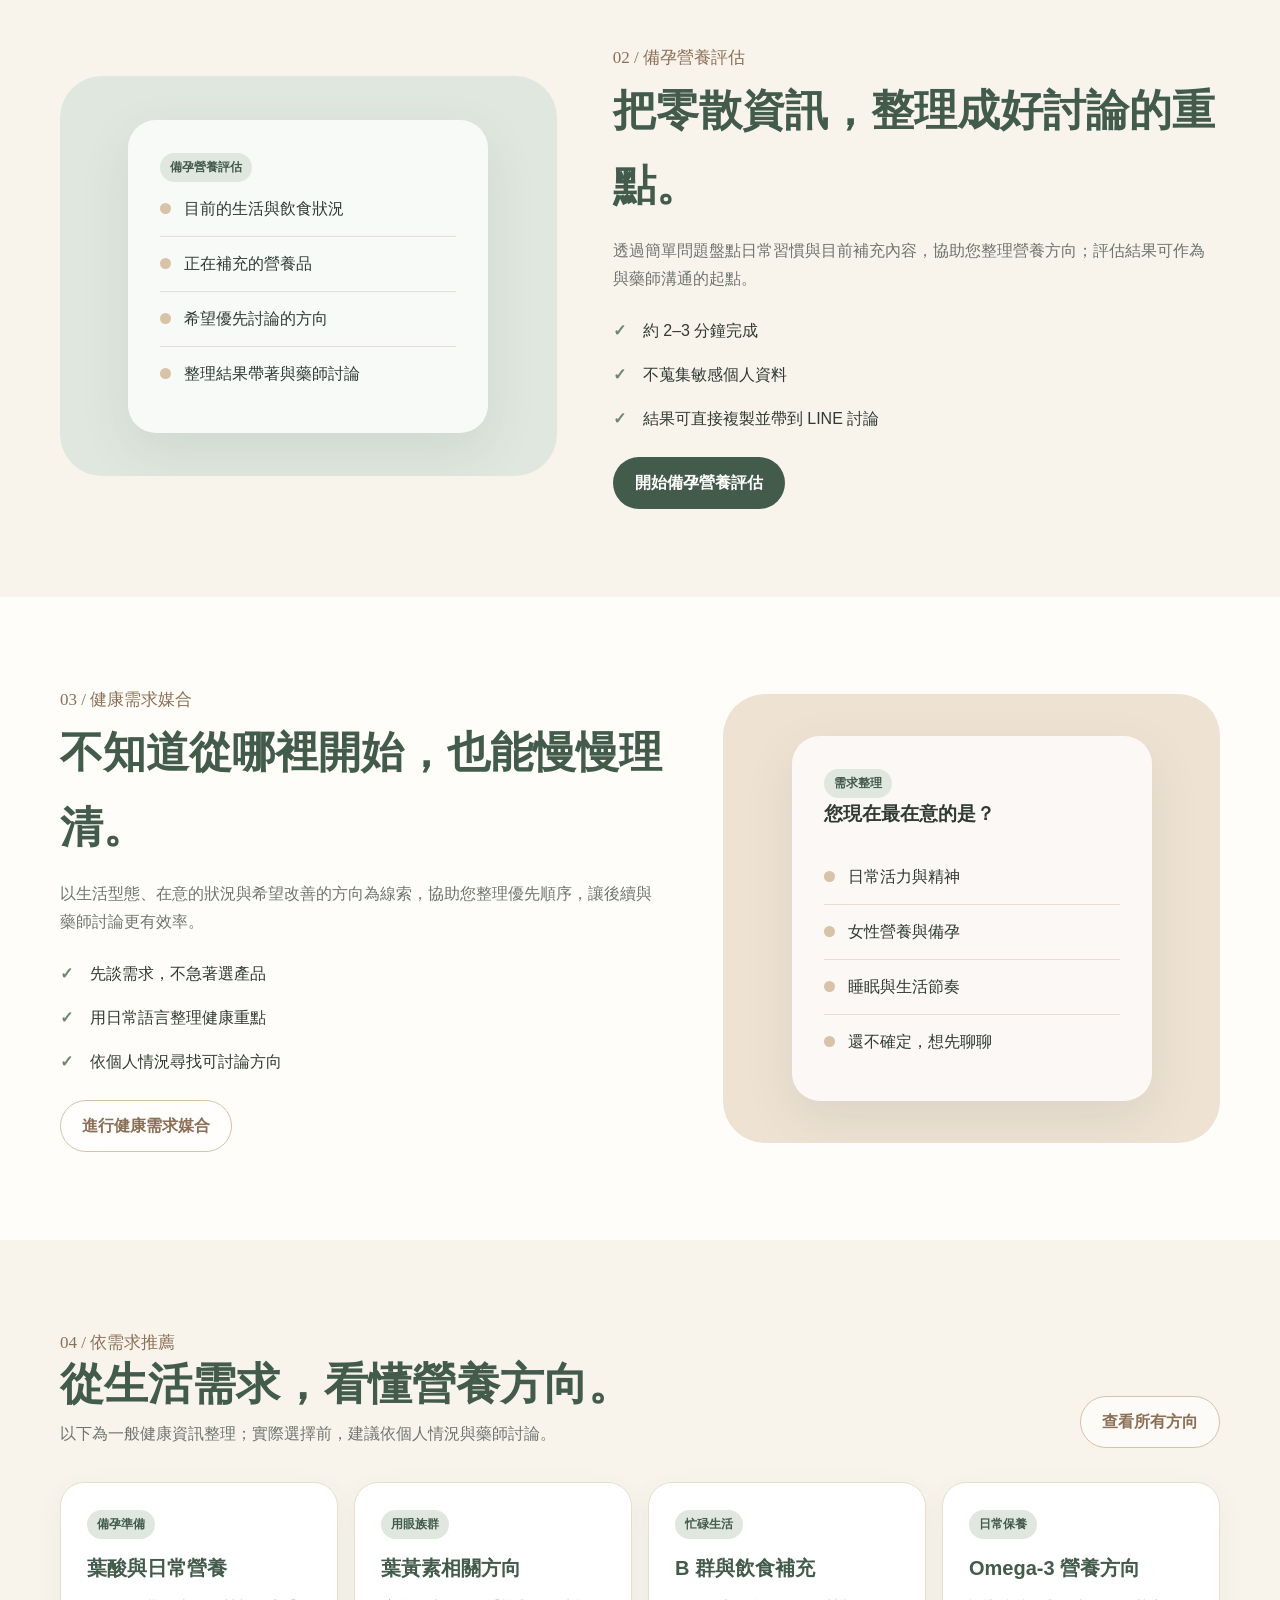
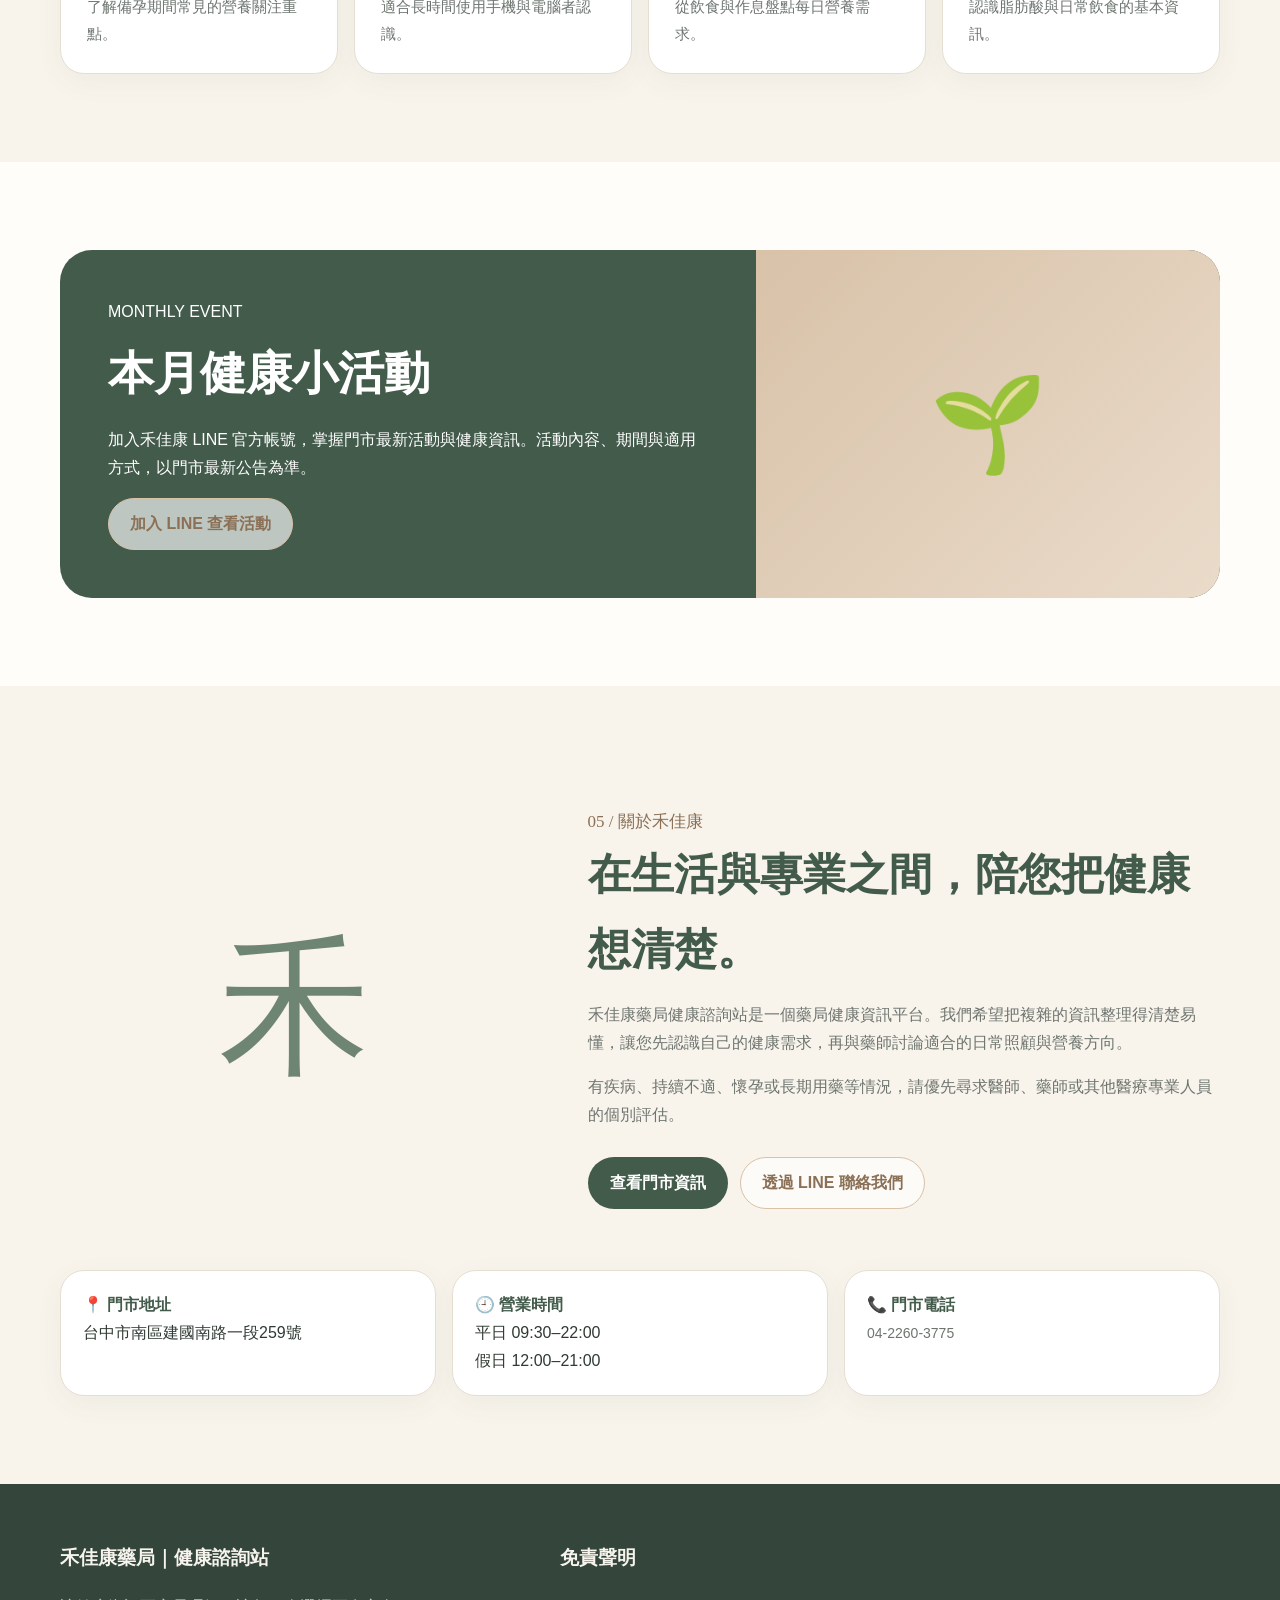
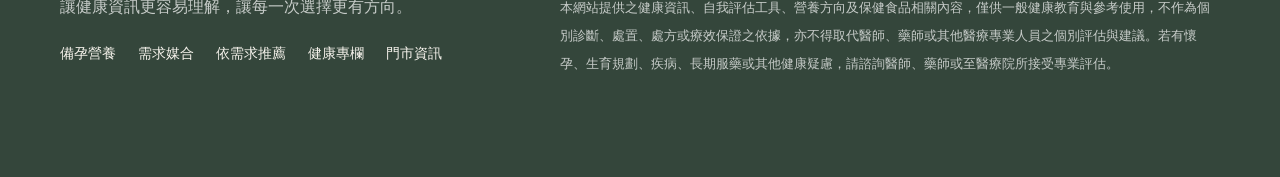
==== commit 7b883103: "feat: fill in store details and drop pharmacist profiles Co-Authored-By: Claude Opus 5.5 <noreply@an" ====
--- a/index.html
+++ b/index.html
@@ -23,7 +23,7 @@
         <a href="./fertility.html">備孕營養</a>
         <a href="./matching.html">需求媒合</a>
         <a href="./products.html">依需求推薦</a>
-        <a href="./store.html">門市與藥師</a>
+        <a href="./store.html">門市資訊</a>
         <a class="navbtn" href="https://lin.ee/Olm3eqO" target="_blank" rel="noopener">加入 LINE</a>
       </nav>
     </div>
@@ -110,19 +110,19 @@
     <section class="alt" id="about">
       <div class="wrap about">
         <div class="about-mark" aria-hidden="true">禾</div>
-        <div class="feature-copy"><span class="section-index">05 / 關於禾佳康</span><h2>在生活與專業之間，陪您把健康想清楚。</h2><p>禾佳康藥局健康諮詢站是一個藥局健康資訊平台。我們希望把複雜的資訊整理得清楚易懂，讓您先認識自己的健康需求，再與藥師討論適合的日常照顧與營養方向。</p><p>有疾病、持續不適、懷孕或長期用藥等情況，請優先尋求醫師、藥師或其他醫療專業人員的個別評估。</p><div class="cta"><a class="btn btn-line" href="./store.html">門市資訊與藥師介紹</a><a class="btn btn-soft" href="https://lin.ee/Olm3eqO" target="_blank" rel="noopener">透過 LINE 聯絡我們</a></div></div>
+        <div class="feature-copy"><span class="section-index">05 / 關於禾佳康</span><h2>在生活與專業之間，陪您把健康想清楚。</h2><p>禾佳康藥局健康諮詢站是一個藥局健康資訊平台。我們希望把複雜的資訊整理得清楚易懂，讓您先認識自己的健康需求，再與藥師討論適合的日常照顧與營養方向。</p><p>有疾病、持續不適、懷孕或長期用藥等情況，請優先尋求醫師、藥師或其他醫療專業人員的個別評估。</p><div class="cta"><a class="btn btn-line" href="./store.html">查看門市資訊</a><a class="btn btn-soft" href="https://lin.ee/Olm3eqO" target="_blank" rel="noopener">透過 LINE 聯絡我們</a></div></div>
       </div>
       <div class="wrap store-strip">
-        <a class="card" href="./store.html#store"><strong>📍 門市地址</strong><span class="todo">【請填入門市地址】</span></a>
-        <a class="card" href="./store.html#store"><strong>🕘 營業時間</strong><span class="todo">【例如：週一至週六 09:00–21:30】</span></a>
-        <a class="card" href="./store.html#pharmacists"><strong>👩‍⚕️ 藥師團隊</strong><span>認識駐店藥師的專長與背景 →</span></a>
+        <a class="card" href="./store.html#store"><strong>📍 門市地址</strong>台中市南區建國南路一段259號</a>
+        <a class="card" href="./store.html#store"><strong>🕘 營業時間</strong>平日 09:30–22:00<br>假日 12:00–21:00</a>
+        <a class="card" href="tel:+886422603775"><strong>📞 門市電話</strong><span>04-2260-3775</span></a>
       </div>
     </section>
   </main>
 
   <footer class="footer">
     <div class="wrap footer-grid">
-      <div><h3>禾佳康藥局｜健康諮詢站</h3><p>讓健康資訊更容易理解，讓每一次選擇更有方向。</p><div class="footer-links"><a href="./fertility.html">備孕營養</a><a href="./matching.html">需求媒合</a><a href="./products.html">依需求推薦</a><a href="./articles.html">健康專欄</a><a href="./store.html">門市與藥師</a></div></div>
+      <div><h3>禾佳康藥局｜健康諮詢站</h3><p>讓健康資訊更容易理解，讓每一次選擇更有方向。</p><div class="footer-links"><a href="./fertility.html">備孕營養</a><a href="./matching.html">需求媒合</a><a href="./products.html">依需求推薦</a><a href="./articles.html">健康專欄</a><a href="./store.html">門市資訊</a></div></div>
       <div><h3>免責聲明</h3><small>本網站提供之健康資訊、自我評估工具、營養方向及保健食品相關內容，僅供一般健康教育與參考使用，不作為個別診斷、處置、處方或療效保證之依據，亦不得取代醫師、藥師或其他醫療專業人員之個別評估與建議。若有懷孕、生育規劃、疾病、長期服藥或其他健康疑慮，請諮詢醫師、藥師或至醫療院所接受專業評估。</small></div>
     </div>
   </footer>
--- a/assets/css/style.css
+++ b/assets/css/style.css
@@ -145,7 +145,6 @@
 .notice { margin-top: 20px; padding: 12px 15px; border-left: 3px solid var(--tea); background: rgba(255,255,255,.5); color: var(--muted); font-size: 13px; }
 
 /* 門市與藥師 */
-.todo { padding: 0 4px; border-radius: 4px; background: #fff3c4; color: #7a5b12; }
 .store-grid { display: grid; grid-template-columns: 1fr 1fr; gap: 22px; align-items: start; }
 .store-side { display: grid; gap: 18px; }
 .info-list { display: grid; gap: 14px; margin: 0 0 24px; }
@@ -163,20 +162,6 @@
 .hours-note { margin: 12px 0 0; color: var(--muted); font-size: 14px; }
 .map-frame { overflow: hidden; aspect-ratio: 4 / 3; border: 1px solid var(--line); border-radius: var(--radius); background: var(--cream); }
 .map-frame iframe { width: 100%; height: 100%; border: 0; display: block; }
-.transport h3 { margin-top: 0; }
-.transport .checks { margin: 0; }
-.pharmacist-grid { display: grid; grid-template-columns: repeat(2, 1fr); gap: 20px; }
-.pharmacist-head { display: flex; gap: 18px; align-items: center; margin-bottom: 18px; }
-.pharmacist-head h3 { margin: 6px 0 2px; }
-.avatar { width: 92px; height: 92px; flex: 0 0 auto; display: grid; place-items: center; overflow: hidden; border-radius: 50% 50% 44% 56%; background: var(--green-soft); color: var(--green-dark); font-family: serif; font-size: 34px; }
-.avatar.tea { background: #eee2d3; color: var(--tea-dark); }
-.avatar img { width: 100%; height: 100%; object-fit: cover; }
-.license { margin: 0; color: var(--muted); font-size: 13px; }
-.pharmacist-meta { display: grid; gap: 10px; margin: 0; }
-.pharmacist-meta > div { display: grid; grid-template-columns: 84px 1fr; gap: 10px; font-size: 15px; }
-.pharmacist-meta dt { color: var(--tea-dark); font-weight: 750; }
-.pharmacist-meta dd { margin: 0; }
-.quote { margin: 18px 0 0; padding: 14px 16px; border-radius: 14px; background: var(--cream); color: var(--green-dark); font-size: 15px; }
 .store-strip { display: grid; grid-template-columns: repeat(3, 1fr); gap: 16px; margin-top: 28px; }
 .store-strip .card { padding: 20px 22px; }
 .store-strip strong { display: block; color: var(--green-dark); }
@@ -196,7 +181,7 @@
   .product-grid { grid-template-columns: repeat(2, 1fr); }
   .event { grid-template-columns: 1fr; }
   .event-art { min-height: 190px; }
-  .store-grid, .pharmacist-grid { grid-template-columns: 1fr; }
+  .store-grid { grid-template-columns: 1fr; }
   .store-strip { grid-template-columns: 1fr; }
 }
 
@@ -222,9 +207,6 @@
   .footer { padding-bottom: 92px; }
   .app-head, .app-body { padding: 22px 18px; }
   .quiz-option { min-height: 50px; }
-  .info-list > div, .pharmacist-meta > div { grid-template-columns: 1fr; gap: 2px; }
-  .pharmacist-head { align-items: flex-start; }
-  .avatar { width: 72px; height: 72px; font-size: 28px; }
 }
 
 @media (prefers-reduced-motion: reduce) {
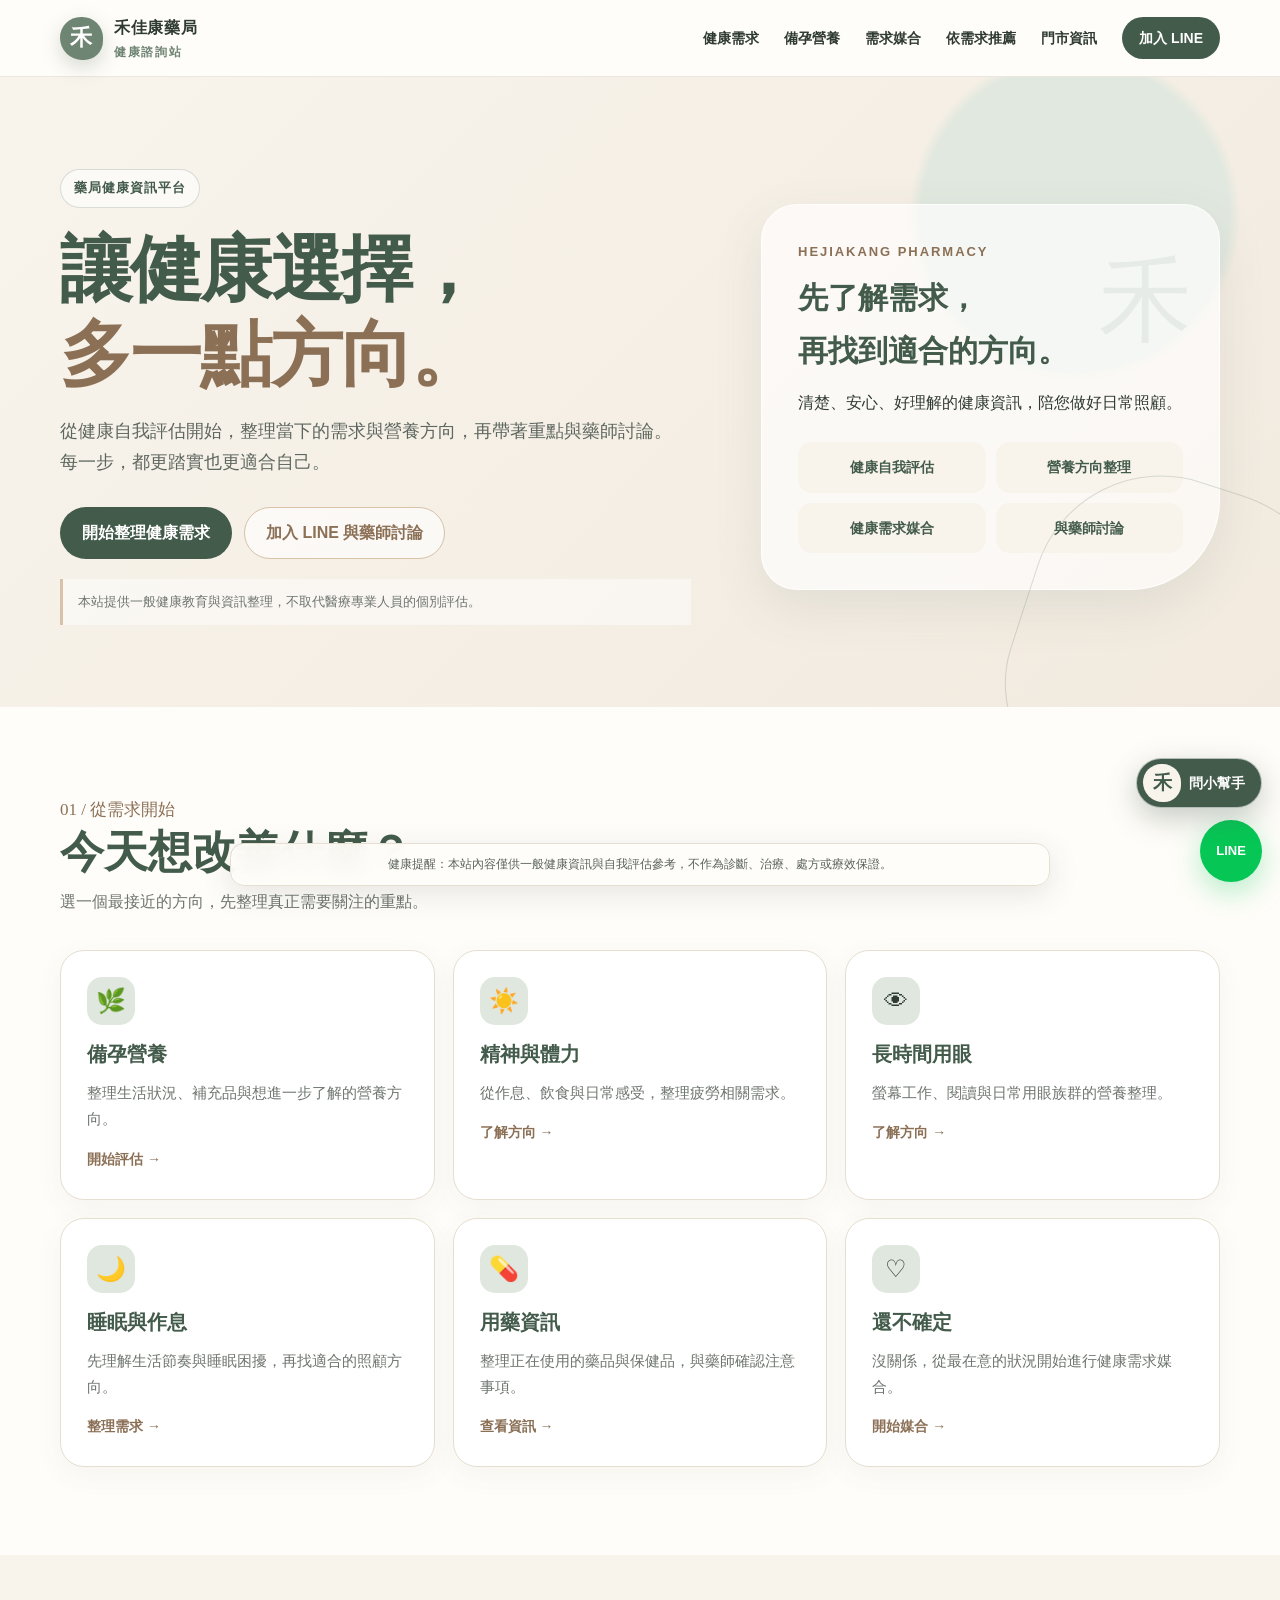
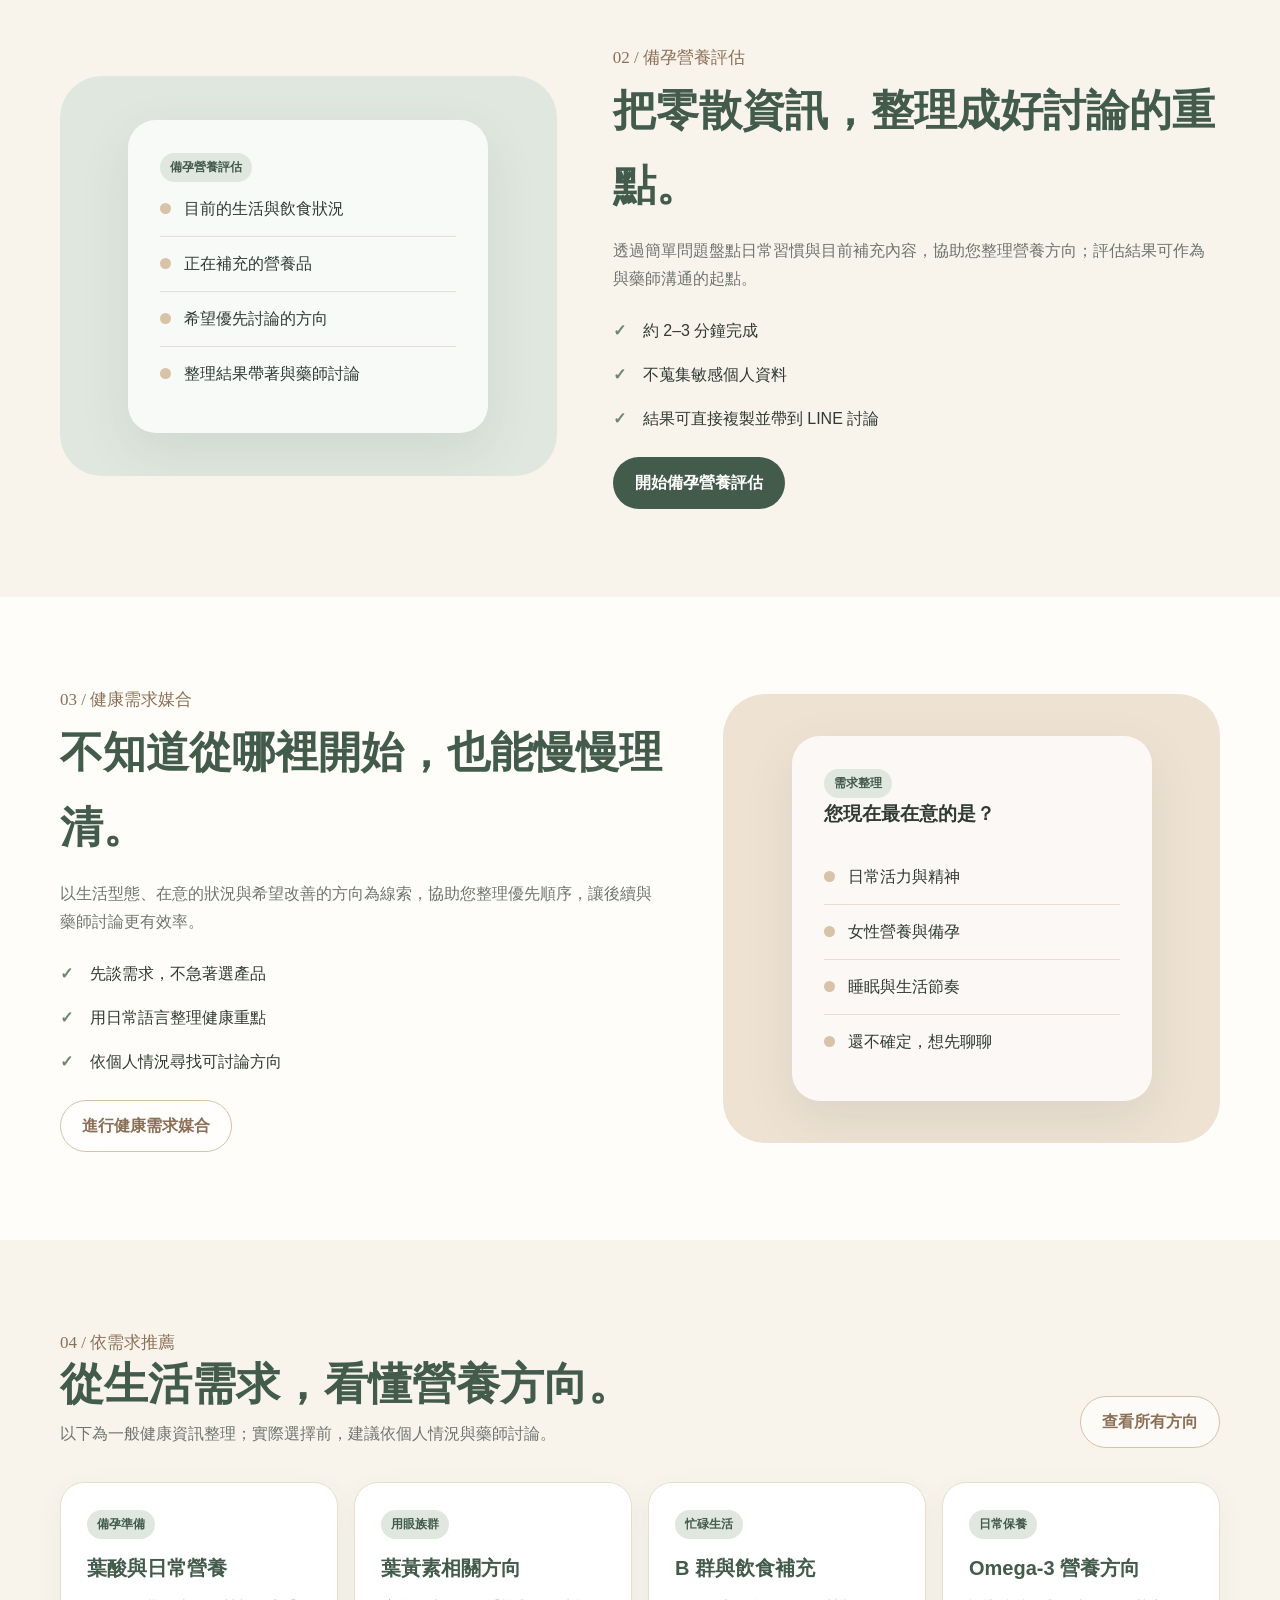
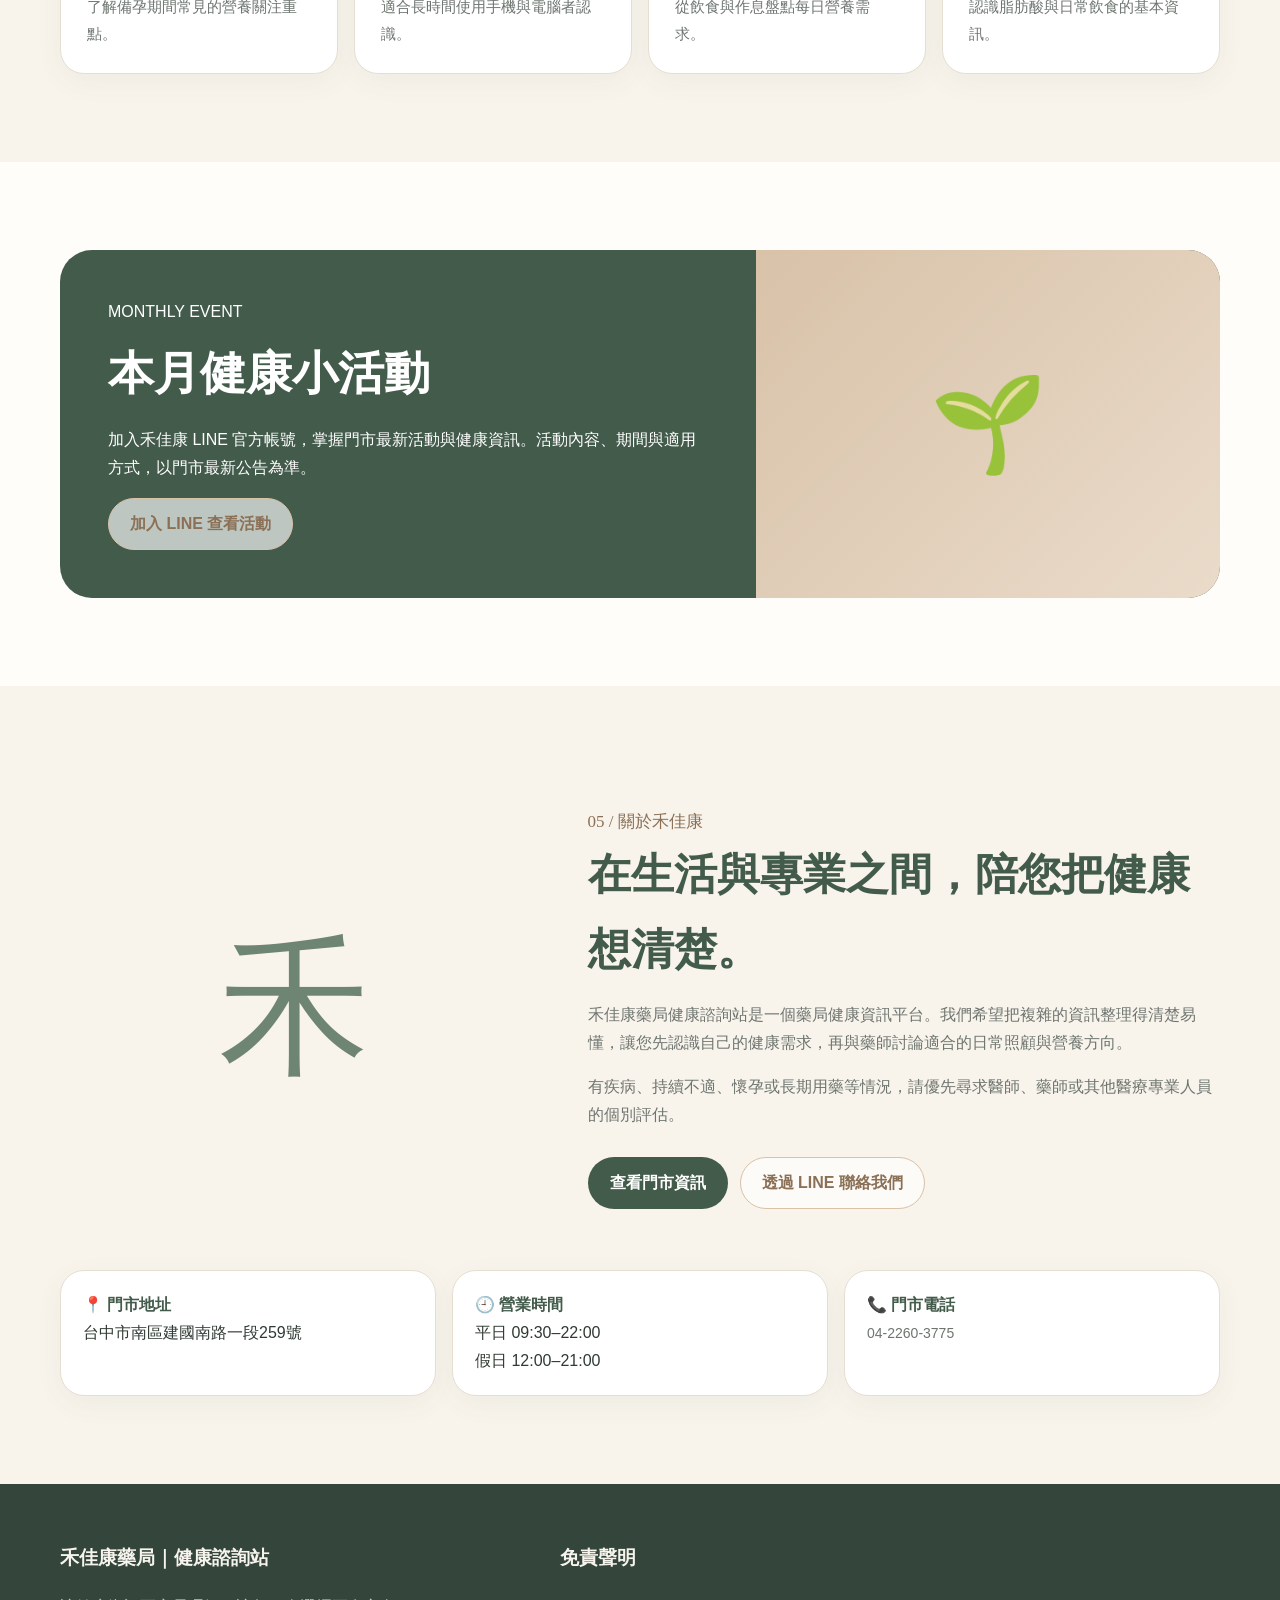
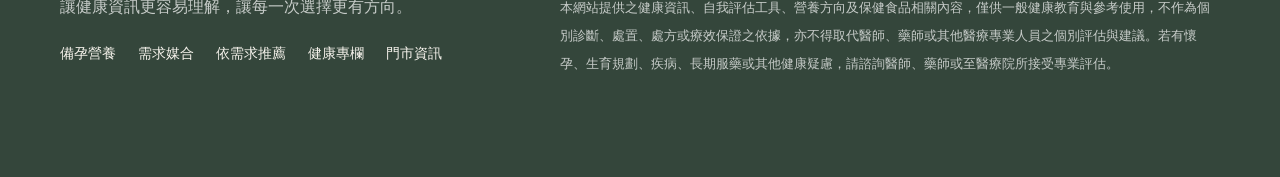
==== commit e56afe89: "feat: add AI store assistant chat widget Floating helper on every page answers store FAQs (hours wit" ====
--- a/index.html
+++ b/index.html
@@ -6,8 +6,9 @@
   <meta name="description" content="禾佳康藥局健康諮詢站，提供健康自我評估、健康需求媒合與營養方向整理，協助您與藥師討論適合的日常健康方向。">
   <meta name="theme-color" content="#435b4b">
   <title>禾佳康藥局｜健康諮詢站</title>
-  <link rel="stylesheet" href="./assets/css/style.css?v=20261114-1">
+  <link rel="stylesheet" href="./assets/css/style.css?v=20261114-4">
   <script src="./assets/js/main.js?v=20261114-1" defer></script>
+  <script src="./assets/js/assistant.js?v=20261114-1" defer></script>
 </head>
 <body>
   <a class="skip-link" href="#main">跳至主要內容</a>
--- a/assets/css/style.css
+++ b/assets/css/style.css
@@ -168,6 +168,48 @@
 .store-strip span { color: var(--muted); font-size: 14px; }
 .footer-store { font-size: 14px; }
 
+/* 健康專欄 */
+.media-list { display: grid; gap: 16px; }
+.media-meta { display: flex; flex-wrap: wrap; align-items: center; gap: 10px; color: var(--muted); font-size: 13px; }
+.media-card h3 { font-size: 22px; }
+.topic-card ul { margin: 0; padding-left: 18px; color: var(--muted); font-size: 15px; }
+.topic-card li + li { margin-top: 6px; }
+
+.article-grid { display: grid; grid-template-columns: repeat(3, 1fr); gap: 18px; }
+.article-card h3 { font-size: 19px; line-height: 1.5; }
+.article { padding: 56px 0 72px; }
+.article-wrap { max-width: 780px; }
+.breadcrumb { display: flex; flex-wrap: wrap; gap: 8px; margin-bottom: 22px; color: var(--muted); font-size: 13px; }
+.breadcrumb a { color: var(--green-dark); text-decoration: underline; text-underline-offset: 3px; }
+.article-head h1 { margin: 14px 0 10px; font-size: clamp(30px, 4.6vw, 44px); line-height: 1.3; }
+.byline { color: var(--muted); font-size: 14px; }
+.key-points { margin: 28px 0 8px; padding: 20px 22px; border-radius: 18px; background: var(--green-soft); }
+.key-points strong { color: var(--green-dark); }
+.key-points ul { margin: 8px 0 0; padding-left: 20px; }
+.key-points li + li { margin-top: 6px; }
+.article-body { font-size: 17px; }
+.article-body h2, .doctor-box h2, .tip-box h2 { margin: 40px 0 12px; color: var(--green-dark); font-family: serif; font-size: clamp(23px, 3vw, 28px); line-height: 1.4; }
+.article-body a { color: var(--green-dark); text-decoration: underline; text-underline-offset: 3px; }
+.article-body ul, .article-body ol { padding-left: 22px; }
+.article-body li + li { margin-top: 6px; }
+.table-wrap { overflow-x: auto; margin: 18px 0; border: 1px solid var(--line); border-radius: 16px; }
+.table-wrap table { width: 100%; min-width: 520px; border-collapse: collapse; font-size: 15px; }
+.table-wrap th, .table-wrap td { padding: 12px 14px; border-bottom: 1px solid var(--line); text-align: left; vertical-align: top; }
+.table-wrap thead th { background: var(--cream); color: var(--green-dark); }
+.table-wrap tr:last-child td { border-bottom: 0; }
+.steps li { padding-left: 4px; }
+.doctor-box { margin-top: 36px; padding: 4px 24px 18px; border: 1px solid #ecc9c3; border-radius: 18px; background: #fdf3f1; }
+.doctor-box h2 { margin-top: 18px; color: #8a3f35; }
+.doctor-box ul { padding-left: 20px; }
+.tip-box { margin-top: 22px; padding: 4px 24px 24px; border-radius: 18px; background: var(--cream); }
+.tip-box h2 { margin-top: 18px; }
+.tip-box .cta { margin-top: 14px; }
+.article-disclaimer { margin-top: 28px; color: var(--muted); font-size: 13px; }
+.refs { color: var(--muted); font-size: 13px; }
+.refs ul { margin: 4px 0 0; padding-left: 18px; }
+.related-grid { display: grid; grid-template-columns: repeat(3, 1fr); gap: 16px; }
+.related-card h3 { font-size: 17px; line-height: 1.5; }
+
 @media (max-width: 900px) {
   .menu-toggle { display: grid; place-items: center; }
   .menu-toggle + .navlinks { position: absolute; top: 76px; left: 20px; right: 20px; display: none; align-items: stretch; padding: 18px; border: 1px solid var(--line); border-radius: 18px; background: var(--paper); box-shadow: var(--shadow); }
@@ -183,6 +225,7 @@
   .event-art { min-height: 190px; }
   .store-grid { grid-template-columns: 1fr; }
   .store-strip { grid-template-columns: 1fr; }
+  .article-grid, .related-grid { grid-template-columns: 1fr 1fr; }
 }
 
 @media (max-width: 620px) {
@@ -207,9 +250,57 @@
   .footer { padding-bottom: 92px; }
   .app-head, .app-body { padding: 22px 18px; }
   .quiz-option { min-height: 50px; }
+  .info-list > div { grid-template-columns: 1fr; gap: 2px; }
+  .article-grid, .related-grid { grid-template-columns: 1fr; }
+  .article { padding-top: 36px; }
+  .article-head h1 { font-size: 28px; }
+  .article-body { font-size: 16px; }
+  .doctor-box, .tip-box { padding-inline: 18px; }
 }
 
 @media (prefers-reduced-motion: reduce) {
   html { scroll-behavior: auto; }
   *, *::before, *::after { transition: none !important; }
 }
+
+/* ============ AI 門市小幫手 ============ */
+.ai-launcher { position: fixed; right: 18px; bottom: 92px; z-index: 47; display: flex; align-items: center; gap: 8px; height: 50px; padding: 0 16px 0 6px; border: 1px solid rgba(255,255,255,.6); border-radius: 999px; background: var(--green-dark); color: white; box-shadow: 0 10px 30px rgba(67,91,75,.3); font-weight: 750; font-size: 14px; cursor: pointer; transition: transform .2s, box-shadow .2s; }
+.ai-launcher:hover { transform: translateY(-2px); box-shadow: 0 13px 34px rgba(67,91,75,.38); }
+.ai-launcher-icon { width: 38px; height: 38px; display: grid; place-items: center; border-radius: 50% 50% 46% 54%; background: var(--cream); color: var(--green-dark); font-family: serif; font-size: 19px; }
+.ai-panel { position: fixed; right: 18px; bottom: 154px; z-index: 60; width: min(380px, calc(100vw - 36px)); height: min(560px, calc(100vh - 190px)); display: flex; flex-direction: column; overflow: hidden; border: 1px solid var(--line); border-radius: 22px; background: var(--paper); box-shadow: 0 24px 60px rgba(47,58,50,.22); }
+.ai-panel[hidden] { display: none; }
+.ai-head { flex: 0 0 auto; display: flex; align-items: center; justify-content: space-between; gap: 10px; padding: 14px 14px 14px 16px; background: var(--green-dark); color: white; }
+.ai-title { display: flex; align-items: center; gap: 10px; line-height: 1.35; }
+.ai-title strong { display: block; font-size: 15px; }
+.ai-title small { display: block; opacity: .8; font-size: 11.5px; }
+.ai-avatar { width: 36px; height: 36px; flex: 0 0 auto; display: grid; place-items: center; border-radius: 50% 50% 46% 54%; background: var(--cream); color: var(--green-dark); font-family: serif; font-size: 18px; }
+.ai-close { width: 36px; height: 36px; flex: 0 0 auto; border: 0; border-radius: 50%; background: rgba(255,255,255,.14); color: white; font-size: 22px; line-height: 1; cursor: pointer; }
+.ai-log { flex: 1; min-height: 0; overflow-y: auto; padding: 16px 14px 8px; background: var(--cream); overscroll-behavior: contain; }
+.ai-msg { display: flex; margin-bottom: 10px; }
+.ai-user { justify-content: flex-end; }
+.ai-bubble { max-width: 86%; padding: 10px 13px; border-radius: 16px; font-size: 14px; line-height: 1.65; overflow-wrap: anywhere; }
+.ai-bubble p { margin: 0; }
+.ai-bubble p + p { margin-top: 4px; }
+.ai-bot .ai-bubble { border: 1px solid var(--line); border-bottom-left-radius: 5px; background: white; }
+.ai-user .ai-bubble { border-bottom-right-radius: 5px; background: var(--green); color: white; }
+.ai-urgent .ai-bubble { border-color: #ecc9c3; background: #fdf3f1; color: #6d3129; }
+.ai-typing .ai-bubble { color: var(--muted); letter-spacing: .2em; }
+.ai-actions { display: flex; flex-wrap: wrap; gap: 6px; margin-top: 9px; }
+.ai-action { padding: 5px 11px; border: 1px solid var(--green); border-radius: 999px; color: var(--green-dark); font-size: 13px; font-weight: 700; }
+.ai-action:hover { background: var(--green-soft); }
+.ai-chips { display: flex; gap: 6px; overflow-x: auto; padding: 9px 12px; border-top: 1px solid var(--line); scrollbar-width: none; }
+.ai-chips::-webkit-scrollbar { display: none; }
+.ai-chip { flex: 0 0 auto; padding: 5px 11px; border: 1px solid var(--tea); border-radius: 999px; background: white; color: var(--tea-dark); font-size: 13px; cursor: pointer; }
+.ai-chip:hover { background: var(--cream); }
+.ai-form { display: flex; gap: 8px; padding: 0 12px 8px; }
+.ai-input { flex: 1; min-width: 0; height: 42px; padding: 0 14px; border: 1px solid var(--line); border-radius: 999px; background: white; color: var(--ink); font-size: 16px; }
+.ai-input:focus { outline: 2px solid rgba(67,91,75,.3); border-color: var(--green); }
+.ai-send { height: 42px; padding: 0 16px; border: 0; border-radius: 999px; background: var(--green-dark); color: white; font-weight: 750; cursor: pointer; }
+.ai-note { margin: 0; padding: 0 14px 10px; color: var(--muted); font-size: 11px; line-height: 1.5; }
+
+@media (max-width: 620px) {
+  .ai-launcher { right: 12px; bottom: 80px; height: 46px; padding-right: 13px; font-size: 13px; }
+  .ai-launcher-icon { width: 34px; height: 34px; font-size: 17px; }
+  .ai-panel { right: 0; left: 0; bottom: 0; width: 100%; height: min(88vh, 640px); height: min(88dvh, 640px); border-radius: 22px 22px 0 0; }
+  body.ai-open .ai-launcher, body.ai-open .floating { display: none; }
+}
